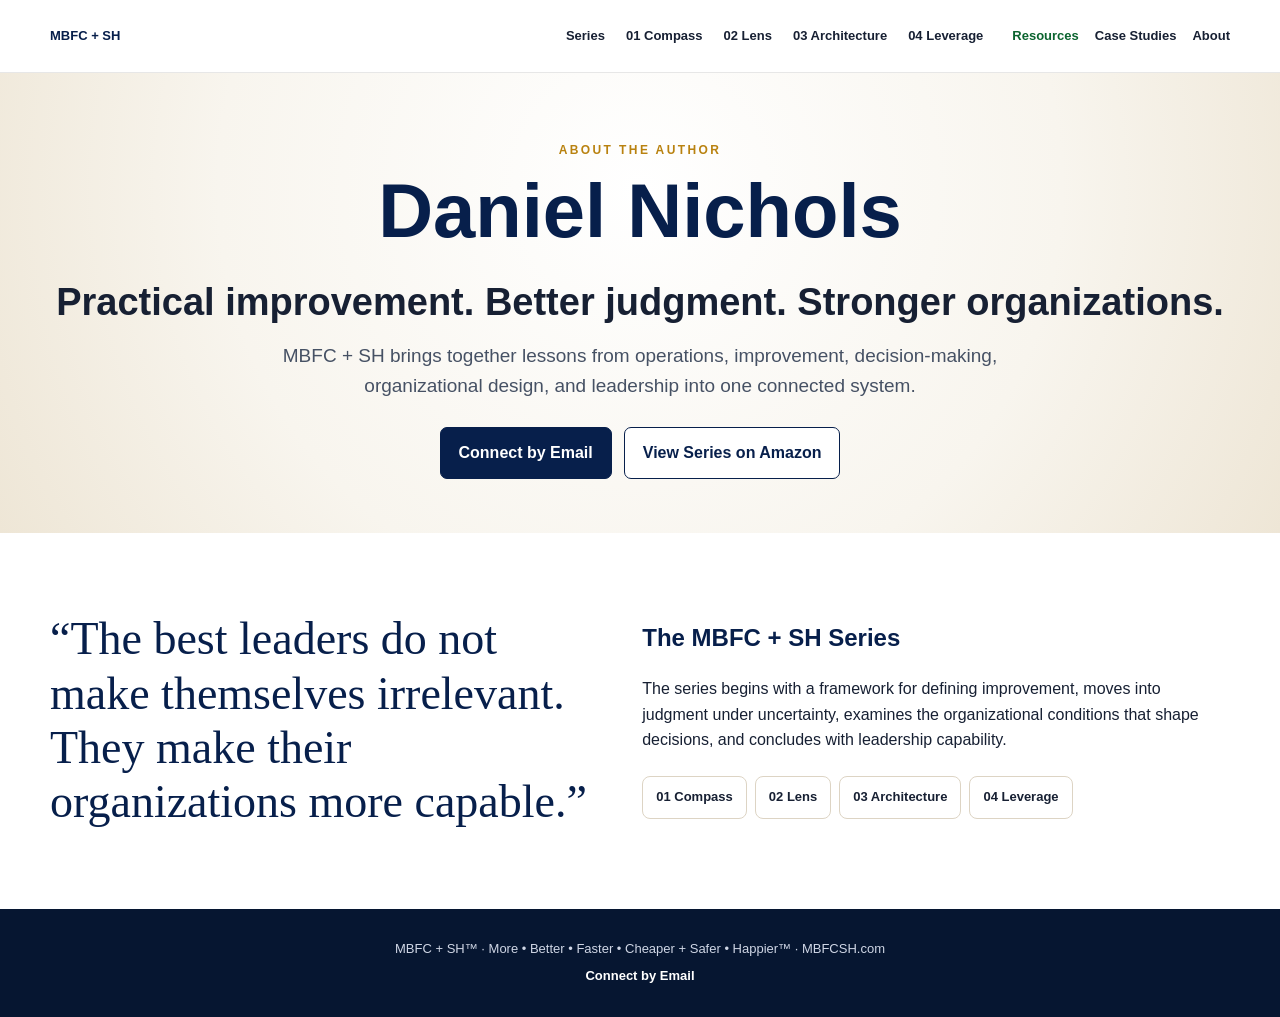
==== about.html @ 28b5dbdb "Add files via upload" ====
<!DOCTYPE html>
<html lang="en"><head><meta charset="utf-8"/><meta content="width=device-width,initial-scale=1" name="viewport"/><title>About Daniel Nichols | MBFC + SH</title><meta content="MBFC + SH — Better decisions. Less friction. Better organizations." name="description"/><link href="site.css" rel="stylesheet"/><link href="favicon.png" rel="icon" type="image/png"/></head><body><nav class="top"><div class="wrap nav"><a class="brand" href="index.html">MBFC + SH</a><div class="booknav"><a href="index.html#books">Series</a><a href="book-1.html">01 Compass</a><a href="book-2.html">02 Lens</a><a href="book-3.html">03 Architecture</a><a href="book-4.html">04 Leverage</a></div><div class="utility"><a class="resources" href="resources.html">Resources</a><a href="case-studies.html">Case Studies</a><a href="about.html">About</a></div></div></nav><header class="hero"><div class="wrap"><div class="eyebrow">About the Author</div><h1 style="font-size:clamp(44px,7vw,76px)">Daniel Nichols</h1><h2>Practical improvement. Better judgment. Stronger organizations.</h2><p class="lead">MBFC + SH brings together lessons from operations, improvement, decision-making, organizational design, and leadership into one connected system.</p><div class="actions"><a class="btn primary" href="mailto:hello@mbfcsh.com?subject=MBFC%20%2B%20SH">Connect by Email</a><a class="btn secondary" href="https://www.amazon.com/dp/B0HJXV8ZD6?binding=hardcover" target="_blank" rel="noopener">View Series on Amazon</a></div></div></header><main><section><div class="wrap split"><div><div class="bigq">“The best leaders do not make themselves irrelevant. They make their organizations more capable.”</div></div><div><h2 style="color:var(--navy)">The MBFC + SH Series</h2><p>The series begins with a framework for defining improvement, moves into judgment under uncertainty, examines the organizational conditions that shape decisions, and concludes with leadership capability.</p><div class="seriesbar" style="justify-content:flex-start"><a href="book-1.html">01 Compass</a><a href="book-2.html">02 Lens</a><a href="book-3.html">03 Architecture</a><a href="book-4.html">04 Leverage</a></div></div></div></section></main><footer><div class="wrap"><div>MBFC + SH™ · More • Better • Faster • Cheaper + Safer • Happier™ · MBFCSH.com</div><div class="footer-connect"><a href="mailto:hello@mbfcsh.com?subject=MBFC%20%2B%20SH">Connect by Email</a></div></div></footer></body></html>
---- site.css ----
:root{--navy:#071f4b;--green:#0b642f;--red:#a51d23;--gold:#b98210;--cream:#f6f1e7;--ink:#172033;--muted:#667085;--line:#ddd4c4;--white:#fff;--max:1180px}
*{box-sizing:border-box}html{scroll-behavior:smooth}body{margin:0;color:var(--ink);background:#fff;font-family:Arial,Helvetica,sans-serif;line-height:1.58}a{color:inherit}.wrap{width:min(var(--max),calc(100% - 40px));margin:auto}.top{position:sticky;top:0;z-index:50;background:rgba(255,255,255,.97);border-bottom:1px solid #e7e7e7;backdrop-filter:blur(10px)}.nav{min-height:72px;display:flex;align-items:center;gap:20px}.brand{font-weight:900;color:var(--navy);font-size:24px;text-decoration:none;margin-right:auto}.nav a{text-decoration:none;font-size:13px;font-weight:800}.booknav{display:flex;gap:3px}.booknav a{padding:9px 9px;border-radius:7px}.booknav a:hover,.booknav a.active{background:var(--cream)}.utility{display:flex;gap:16px}.utility .resources{color:var(--green)}
.hero{background:radial-gradient(circle at 50% 25%,#fff 0%,#f8f5ee 58%,#eee6d6 100%);padding:68px 0 54px;text-align:center}.eyebrow{text-transform:uppercase;letter-spacing:.2em;font-size:12px;font-weight:900;color:var(--gold)}h1{font-size:clamp(46px,7vw,82px);line-height:.98;margin:14px 0 12px;color:var(--navy)}.strap{font-weight:900;letter-spacing:.1em;color:var(--navy);font-size:clamp(13px,2vw,19px)}.hero h2{font-size:clamp(24px,3vw,38px);margin:24px 0 9px}.lead{font-size:19px;max-width:800px;margin:0 auto;color:#465164}.actions{display:flex;justify-content:center;gap:12px;flex-wrap:wrap;margin-top:26px}.btn{display:inline-block;padding:12px 18px;border-radius:7px;text-decoration:none;font-weight:900;border:1px solid var(--navy)}.primary{background:var(--navy);color:#fff}.secondary{background:#fff;color:var(--navy)}
.hero-symbols{display:grid;grid-template-columns:repeat(4,1fr);gap:24px;max-width:780px;margin:36px auto 0}.hero-symbols img{width:100%;aspect-ratio:1;object-fit:contain;filter:drop-shadow(0 10px 12px rgba(0,0,0,.14))}.hero-symbols span{display:block;font-size:11px;font-weight:900;letter-spacing:.14em;color:var(--navy);margin-top:6px}
section{padding:66px 0}.section-title{text-align:center;max-width:850px;margin:0 auto 34px}.section-title h2{font-size:clamp(30px,4vw,46px);color:var(--navy);margin:0 0 8px}.section-title p{font-size:18px;color:#566174;margin:0}.compass-grid,.split{display:grid;grid-template-columns:1fr 1.08fr;gap:48px;align-items:center}.compass-grid img,.split img{width:100%;object-fit:contain}.question{font-family:Georgia,serif;font-size:clamp(30px,4vw,50px);line-height:1.15;margin:0 0 18px}.net{font-weight:800;color:var(--green)}.dual{display:grid;grid-template-columns:1fr 1fr;border:1px solid var(--line);border-radius:16px;overflow:hidden}.dual>div{padding:30px}.value{background:#eef7f0}.friction{background:#fff0f0}.dual h3{font-size:24px;margin:0 0 13px}.value h3{color:var(--green)}.friction h3{color:var(--red)}.six{display:grid;grid-template-columns:repeat(3,1fr);gap:10px}.pill{background:#fff;border:1px solid rgba(0,0,0,.1);padding:10px;border-radius:8px;font-weight:800;text-align:center}
.journey,.dark{background:var(--navy);color:#fff}.journey .section-title h2,.journey .section-title p,.dark h2{color:#fff}.journey-grid{display:grid;grid-template-columns:repeat(4,1fr);gap:16px}.book{background:#fff;color:var(--ink);border-radius:14px;padding:23px;min-height:375px;display:flex;flex-direction:column}.num{font-size:11px;letter-spacing:.14em;font-weight:900;color:var(--muted)}.symbol{height:110px;display:grid;place-items:center}.symbol img{height:104px;width:104px;object-fit:contain;filter:drop-shadow(0 7px 8px rgba(0,0,0,.16))}.book h3{font-size:23px;line-height:1.08;color:var(--navy);margin:8px 0}.role{text-transform:uppercase;letter-spacing:.12em;font-size:11px;font-weight:900;color:var(--gold)}.book p{font-size:15px}.book a{margin-top:auto;font-weight:900;color:var(--navy);text-decoration:none}.connector{text-align:center;font-weight:900;margin-top:24px;letter-spacing:.08em;color:#d7dfef}
.cost{background:#f8f5ee}.cost-grid{display:grid;grid-template-columns:1.15fr .85fr;gap:34px;align-items:center}.cost-visual{background:white;border:1px solid var(--line);border-radius:14px;padding:16px}.cost-visual img{width:100%;display:block}.cost-tabs{display:grid;grid-template-columns:repeat(6,1fr);gap:8px;margin-top:14px}.cost-tabs button{border:1px solid var(--line);background:#fff;border-radius:7px;padding:9px 6px;font-weight:800;cursor:pointer}.cost-tabs button.active{background:var(--navy);color:#fff}.cost h2{font-family:Georgia,serif;font-size:clamp(34px,4vw,52px);line-height:1.1;margin:0 0 15px}.cost em{color:var(--red)}
.resource-grid,.feature-grid{display:grid;grid-template-columns:repeat(4,1fr);gap:16px}.resource,.feature{border:1px solid var(--line);border-radius:12px;padding:22px;background:#fff}.resource h3,.feature h3{color:var(--navy);margin-top:0}.resource .icon{width:76px;height:76px;object-fit:contain;float:right;margin-left:12px}.resource a{font-weight:900;color:var(--green);text-decoration:none}.soft{background:#f7f8fa}.quote{font-family:Georgia,serif;font-size:28px;line-height:1.3;color:var(--navy)}.final{text-align:center;background:var(--cream)}.final h2{font-size:38px;color:var(--navy);margin:0 0 8px}.seriesbar{display:flex;justify-content:center;gap:8px;flex-wrap:wrap;margin:24px 0}.seriesbar a{background:#fff;border:1px solid var(--line);padding:10px 13px;border-radius:8px;text-decoration:none;font-weight:800;font-size:13px}footer{background:#061631;color:#cfd6e5;padding:30px 0;font-size:13px;text-align:center}
.bookhero{padding:58px 0;background:linear-gradient(135deg,#f9f6ef,#fff)}.bookhero-grid{display:grid;grid-template-columns:.7fr 1.3fr;gap:48px;align-items:center}.bookhero img{width:100%;max-width:300px;margin:auto;display:block;filter:drop-shadow(0 14px 14px rgba(0,0,0,.14))}.bookhero h1{font-size:clamp(42px,6vw,68px)}.bookhero .subtitle{font-family:Georgia,serif;font-size:25px;color:#3c4658}.bigq{font-family:Georgia,serif;font-size:clamp(29px,4vw,46px);line-height:1.18;color:var(--navy)}.sixcards{display:grid;grid-template-columns:repeat(3,1fr);gap:14px}.sixcard{border:1px solid var(--line);border-radius:10px;padding:20px;background:#fff}.sixcard strong{color:var(--navy);display:block;margin-bottom:5px}.resource-callout{border:2px solid var(--green);background:#f0f8f2;border-radius:16px;padding:30px}.resource-callout h2{margin-top:0;color:var(--green)}
@media(max-width:900px){.booknav{display:none}.compass-grid,.split,.cost-grid,.bookhero-grid{grid-template-columns:1fr}.journey-grid,.resource-grid,.feature-grid{grid-template-columns:1fr 1fr}.dual{grid-template-columns:1fr}.utility a{display:none}.utility a.resources,.utility a[href="case-studies.html"]{display:inline}}@media(max-width:580px){.wrap{width:min(var(--max),calc(100% - 26px))}.hero-symbols{grid-template-columns:repeat(2,1fr)}.journey-grid,.resource-grid,.feature-grid,.sixcards{grid-template-columns:1fr}.six{grid-template-columns:1fr 1fr}.cost-tabs{grid-template-columns:repeat(3,1fr)}.nav{min-height:62px}.brand{font-size:20px}.hero{padding-top:48px}}

/* v4: physical book covers */
.cover-wrap{display:flex;justify-content:center;align-items:center}.bookhero img.book-cover{width:auto;max-width:300px;max-height:450px;filter:drop-shadow(0 18px 18px rgba(0,0,0,.22));border-radius:2px}.journey-cover{height:200px;display:flex;align-items:center;justify-content:center;margin:12px 0 4px}.journey-cover img{max-height:195px;max-width:190px;width:auto;object-fit:contain;filter:drop-shadow(0 10px 10px rgba(0,0,0,.22))}.journey-grid .book{min-height:570px}.journey-grid .symbol{height:72px}.journey-grid .symbol img{height:68px;width:68px}@media(max-width:900px){.bookhero img.book-cover{max-width:270px;max-height:405px}.journey-grid .book{min-height:540px}}

/* v6: expanded manuscript-grounded book pages */
.booklead{margin:18px 0 0}.actions.left{justify-content:flex-start}.core-question{padding:52px 0}.reading-width{max-width:900px}.reading-width p,.audience p{font-size:18px;color:#465164}.book-section-title{font-family:Georgia,serif;font-size:clamp(30px,4vw,46px);line-height:1.15;color:var(--navy);margin:8px 0 20px}.idea-grid{display:grid;grid-template-columns:repeat(3,1fr);gap:16px}.idea{border-top:4px solid var(--gold);background:#fff;border-radius:8px;padding:20px;box-shadow:0 5px 18px rgba(7,31,75,.06)}.idea h3{color:var(--navy);margin:0 0 8px;font-size:20px}.idea p{margin:0;color:#566174}.figure-pair{display:grid;grid-template-columns:1fr 1fr;gap:24px}.figure-card{background:#fff;border:1px solid var(--line);border-radius:14px;padding:20px}.figure-card img{width:100%;max-height:470px;object-fit:contain}.figure-card h3{color:var(--navy);font-size:23px;margin:12px 0 6px}.figure-card p{margin:0;color:#566174}.process-row{display:grid;grid-template-columns:repeat(4,1fr);gap:14px}.process-row>div{background:#fff;border:1px solid var(--line);border-radius:12px;padding:20px}.process-row strong{display:grid;place-items:center;width:36px;height:36px;border-radius:50%;background:var(--navy);color:#fff}.process-row h3{color:var(--navy);margin:14px 0 7px}.process-row p{margin:0;color:#566174}.architecture-flow{display:grid;grid-template-columns:repeat(6,1fr);gap:8px}.architecture-flow span{padding:18px 8px;text-align:center;border:1px solid var(--line);background:#fff;border-radius:9px;font-weight:900;color:var(--navy)}.statement{max-width:880px;margin:28px auto 0;text-align:center;font-family:Georgia,serif;font-size:24px;line-height:1.35;color:var(--navy)}.statement p{font-family:Arial,Helvetica,sans-serif;font-size:17px;color:#566174}.leverage-path{display:flex;align-items:stretch;justify-content:center;gap:9px}.leverage-path>div:not(.arrow){flex:1;background:#fff;border:1px solid var(--line);border-radius:10px;padding:18px;text-align:center}.leverage-path strong,.leverage-path span{display:block}.leverage-path strong{color:var(--navy);font-size:19px}.leverage-path span{font-size:14px;color:#566174;margin-top:6px}.leverage-path .arrow{display:grid;place-items:center;font-size:28px;color:var(--gold)}.question-grid{display:grid;grid-template-columns:.8fr 1.2fr;gap:50px;align-items:start}.question-grid h2{font-size:38px;margin:7px 0 10px}.question-grid p{color:#d8deea}.question-grid ul{margin:0;padding:0;list-style:none;display:grid;gap:10px}.question-grid li{border:1px solid rgba(255,255,255,.2);border-radius:8px;padding:13px 16px;font-family:Georgia,serif;font-size:18px;background:rgba(255,255,255,.05)}.audience{max-width:900px}.audience h2{font-size:36px;color:var(--navy);margin:7px 0 12px}
@media(max-width:900px){.idea-grid{grid-template-columns:1fr 1fr}.figure-pair,.question-grid{grid-template-columns:1fr}.process-row{grid-template-columns:1fr 1fr}.architecture-flow{grid-template-columns:repeat(3,1fr)}.leverage-path{display:grid;grid-template-columns:1fr}.leverage-path .arrow{transform:rotate(90deg)}}
@media(max-width:580px){.idea-grid,.process-row{grid-template-columns:1fr}.architecture-flow{grid-template-columns:1fr 1fr}.core-question{padding:40px 0}.reading-width p,.audience p{font-size:17px}}

/* Book 1 — Language of Improvement */
.improvement-language .section-title{max-width:820px;margin-bottom:34px}
.language-group{margin-top:34px}
.language-group+.language-group{margin-top:54px;padding-top:44px;border-top:1px solid rgba(22,45,36,.14)}
.language-group-heading{margin-bottom:20px}
.language-group-heading span{display:block;font-size:.78rem;font-weight:800;letter-spacing:.13em;text-transform:uppercase;margin-bottom:6px}
.value-group .language-group-heading span{color:#176b45}
.friction-group .language-group-heading span{color:#8d2830}
.language-group-heading h3{margin:0;font-size:1.35rem}
.language-grid{display:grid;grid-template-columns:repeat(3,minmax(0,1fr));gap:18px}
.language-card{display:flex;align-items:center;gap:14px;padding:16px 18px;border:1px solid rgba(22,45,36,.12);border-radius:14px;background:#fff;min-height:104px}
.language-card img{width:60px;height:60px;object-fit:contain;flex:0 0 60px}
.language-card strong{display:block;font-size:1.08rem;margin-bottom:5px}
.language-card p{margin:0;line-height:1.45;font-size:.94rem}
.value-group .language-card{border-top:3px solid rgba(23,107,69,.58)}
.friction-group .language-card{border-top:3px solid rgba(141,40,48,.58)}
@media(max-width:900px){.language-grid{grid-template-columns:repeat(2,minmax(0,1fr))}}
@media(max-width:600px){.language-grid{grid-template-columns:1fr}.language-card{min-height:auto}.language-card img{width:50px;height:50px;flex-basis:50px}}

/* v7: Book 2 — The Language of Judgment */
.judgment-language .section-title{max-width:760px;margin-bottom:34px}
.judgment-group{margin-top:28px}
.judgment-group + .judgment-group{margin-top:54px;padding-top:42px;border-top:1px solid rgba(22,53,77,.16)}
.judgment-group-head{display:grid;grid-template-columns:210px 1fr;gap:24px;align-items:baseline;margin-bottom:22px}
.judgment-group-head>span{font-family:Georgia,'Times New Roman',serif;font-size:1.55rem;font-weight:700;color:#17334a}
.judgment-group-head p{margin:0;color:#5d6a72;max-width:650px}
.judgment-grid{display:grid;grid-template-columns:repeat(3,1fr);gap:18px}
.judgment-card{background:#fff;border:1px solid rgba(22,53,77,.13);border-radius:14px;padding:18px 20px;box-shadow:0 10px 28px rgba(20,43,61,.06)}
.judgment-card img{display:block;width:60px;height:60px;object-fit:contain;margin:0 auto 12px;filter:drop-shadow(0 5px 7px rgba(17,54,88,.12))}
.judgment-card strong{display:block;font-size:1.05rem;color:#17334a;margin-bottom:7px}
.judgment-card span{display:block;line-height:1.55;color:#59666f;font-size:.94rem}
.judgment-close{text-align:center;margin:54px auto 6px;font-size:1.05rem;letter-spacing:.12em;font-weight:800;color:#17334a}
.judgment-close span{color:#3476a6}
@media(max-width:820px){.judgment-grid{grid-template-columns:repeat(2,1fr)}.judgment-group-head{grid-template-columns:1fr;gap:6px}}
@media(max-width:540px){.judgment-grid{grid-template-columns:1fr}.judgment-card{display:grid;grid-template-columns:58px 1fr;column-gap:14px;align-items:start}.judgment-card img{width:50px;height:50px;grid-row:1/3;margin:0}.judgment-card strong{align-self:end}.judgment-close{line-height:1.8}}

/* Book 3 + Book 4 visual framework additions */
.architecture-intro{display:flex;justify-content:center;margin:8px auto 28px}.architecture-intro img{width:min(360px,72vw);height:auto;display:block}.icon-sixcards .sixcard{display:flex;align-items:flex-start;gap:14px}.icon-sixcards .sixcard img,.capability-card img{width:60px;height:60px;object-fit:contain;flex:0 0 60px}.icon-sixcards .sixcard strong{display:block;margin-bottom:4px}.capability-grid{display:grid;grid-template-columns:repeat(2,minmax(0,1fr));gap:18px;max-width:940px;margin:0 auto}.capability-card{display:flex;align-items:flex-start;gap:16px;padding:20px;border:1px solid rgba(31,42,55,.12);border-radius:16px;background:#fff}.capability-card strong{display:block;font-size:1.08rem;margin:2px 0 5px}.capability-card span{display:block;line-height:1.55}.leader-transition{display:grid;grid-template-columns:180px 1fr;gap:34px;align-items:center;max-width:850px;margin:34px auto 26px}.leader-transition img{width:180px;max-height:280px;object-fit:contain;justify-self:center}.leader-transition blockquote{font-family:Georgia,serif;font-size:clamp(1.5rem,3vw,2.25rem);line-height:1.18;margin:7px 0 14px;color:var(--navy)}.leader-transition p{margin:0;line-height:1.65}
@media(max-width:700px){.architecture-intro img{width:min(300px,82vw)}.icon-sixcards .sixcard img,.capability-card img{width:50px;height:50px;flex-basis:50px}.capability-grid{grid-template-columns:1fr}.leader-transition{grid-template-columns:1fr;gap:14px;text-align:center}.leader-transition img{width:120px;max-height:210px}.leader-transition .eyebrow{text-align:center}}

/* v11 — primary framework visuals */
.framework-visual{display:flex;justify-content:center;align-items:center;margin:10px auto 34px}
.framework-visual img{display:block;width:auto;height:auto;max-width:100%;object-fit:contain}
.framework-visual-tall img{max-width:520px;max-height:650px}
.framework-visual-wide img{max-width:760px;max-height:660px}
.framework-visual-landscape img{max-width:820px;max-height:620px}
.architecture-intro img{width:min(620px,88vw);max-height:650px;object-fit:contain}
@media(max-width:700px){.framework-visual{margin:6px auto 26px}.framework-visual-tall img{max-width:min(92vw,480px)}.framework-visual-wide img,.framework-visual-landscape img{max-width:96vw}.architecture-intro img{width:94vw;max-height:none}}
/* Book 4: text-only leadership transition after framework consolidation */
.leader-transition:has(> div:only-child){display:block;max-width:850px;margin:34px auto 26px}


/* Homepage cost-of-decision rotator */
.cost-image-stage{width:100%;aspect-ratio:16/9;overflow:hidden;border-radius:9px;background:#eee6d6}
.cost-image-stage img{width:100%;height:100%;display:block;object-fit:cover;opacity:1;transition:opacity .25s ease}
.cost-image-stage img.is-fading{opacity:0}
@media(prefers-reduced-motion:reduce){.cost-image-stage img{transition:none}}

/* Four-book journey card alignment and cover-style typography */
.journey-grid .book{
  display:grid;
  grid-template-rows:22px 200px 72px 16px 48px 86px 48px 52px minmax(120px,1fr) 28px;
  align-items:start;
  text-align:center;
  min-height:760px;
}
.journey-grid .book .num,.journey-grid .book .role,.journey-grid .book-purpose,.journey-grid .cover-title,.journey-grid .cover-subtitle,.journey-grid .book-equation,.journey-grid .book-explore{text-align:center}
.journey-grid .journey-cover{height:200px;margin:0;align-self:center}
.journey-grid .symbol{height:72px}
.journey-grid .role{align-self:center}
.book-purpose{font-size:13px;font-weight:800;line-height:1.25;color:var(--muted);display:flex;align-items:center;justify-content:center;padding:0 4px}
.cover-title{margin:0!important;color:var(--navy)!important;font-size:23px!important;line-height:.98!important;letter-spacing:.025em;font-weight:900;display:flex;flex-direction:column;align-items:center;justify-content:center;text-transform:uppercase}
.cover-title .small-the{font-size:11px;line-height:1.1;letter-spacing:.18em;margin-bottom:3px}
.cover-subtitle{font-size:14px;line-height:1.22;font-weight:800;color:var(--ink);display:flex;flex-direction:column;align-items:center;justify-content:center;padding:0 3px}
.book-equation{align-self:center;font-size:12px;line-height:1.15;font-weight:900;letter-spacing:.075em;color:var(--gold);border-top:1px solid rgba(184,138,53,.42);border-bottom:1px solid rgba(184,138,53,.42);padding:9px 4px;width:100%;display:flex;align-items:center;justify-content:center}
.book-equation-stacked{flex-direction:column;gap:3px;font-size:10px;letter-spacing:.055em}
.journey-grid .book p.book-description{text-align:left;margin:8px 0 0;font-size:14px;line-height:1.48}
.journey-grid .book a.book-explore{margin:0;align-self:end;font-weight:900;color:var(--navy);text-decoration:none}
@media(max-width:900px){.journey-grid .book{min-height:730px;grid-template-rows:22px 200px 72px 16px 48px 86px 48px 52px minmax(100px,1fr) 28px}}
@media(max-width:580px){.journey-grid .book{min-height:auto;grid-template-rows:22px 200px 72px 16px 48px 86px 48px 52px auto 28px;row-gap:3px}.journey-grid .book p.book-description{min-height:0;margin-bottom:18px}}

/* Full cover-equation treatments */
.book-equation{flex-direction:column;gap:3px}
.book-equation .equation-outcome{font-size:1.08em;letter-spacing:.09em}
.book-page-equation{padding:24px 0 0;background:var(--cream)}
.book-equation-display{max-width:520px;margin:0 auto;text-align:center;border-top:1px solid rgba(184,138,53,.48);border-bottom:1px solid rgba(184,138,53,.48);padding:12px 18px;color:var(--gold);font-weight:900;letter-spacing:.075em;line-height:1.2;display:flex;flex-direction:column;gap:5px}
.book-equation-display .equation-outcome{font-size:1.08em;letter-spacing:.1em}
@media(max-width:700px){.book-page-equation{padding-top:18px}.book-equation-display{max-width:min(88vw,520px);padding:10px 12px;font-size:12px}}

/* Resources & book previews */
.resource-hero h1{font-size:clamp(42px,6.5vw,72px)}
.resource-key{display:flex;justify-content:center;gap:10px;flex-wrap:wrap;margin:28px auto 4px}.resource-key span{border:1px solid var(--line);background:rgba(255,255,255,.8);padding:9px 12px;border-radius:999px;font-size:12px;color:#465164}.resource-key strong{color:var(--navy);letter-spacing:.08em;margin-right:5px}.hero-symbols a{text-decoration:none}.resource-book{max-width:1060px}.resource-book-head{display:grid;grid-template-columns:110px 1fr;gap:24px;align-items:center;margin-bottom:28px}.resource-book-head img{width:110px;height:110px;object-fit:contain;filter:drop-shadow(0 7px 8px rgba(0,0,0,.14))}.resource-book-head h2{font-size:clamp(30px,4vw,42px);color:var(--navy);margin:4px 0}.resource-subtitle{font-weight:800;margin:0;color:#465164}.resource-paths{display:grid;grid-template-columns:repeat(3,1fr);gap:16px}.resource-path{border:1px solid var(--line);border-radius:14px;background:#fff;padding:24px;display:flex;flex-direction:column;min-height:330px}.resource-action{font-size:11px;letter-spacing:.16em;font-weight:900;color:var(--gold);margin-bottom:8px}.resource-path h3{color:var(--navy);font-size:22px;line-height:1.15;margin:0 0 12px}.resource-path p{margin:0 0 12px}.resource-status{margin-top:auto;padding-top:15px;border-top:1px solid #eee7da;font-size:12px;font-weight:800;color:var(--muted)}.case-chips{display:flex;gap:7px;flex-wrap:wrap;margin:3px 0 14px}.case-chips span{font-size:12px;font-weight:800;border:1px solid var(--line);border-radius:999px;padding:6px 8px;background:#faf8f3}.resource-book-footer{margin-top:22px}.book-cases{background:#f7f8fa}.book-case-grid{display:grid;grid-template-columns:repeat(3,1fr);gap:12px;max-width:900px;margin:0 auto}.book-case{background:#fff;border:1px solid var(--line);border-radius:10px;padding:17px 14px;text-align:center;color:var(--navy);font-weight:900}.resource-callout .actions{justify-content:flex-start}.resource-callout{max-width:900px;margin:auto}.resource-callout h2{color:var(--navy);font-size:clamp(30px,4vw,42px);margin:7px 0 10px}
@media(max-width:800px){.resource-paths{grid-template-columns:1fr}.resource-book-head{grid-template-columns:76px 1fr;gap:16px}.resource-book-head img{width:76px;height:76px}.resource-path{min-height:0}.book-case-grid{grid-template-columns:repeat(2,1fr)}}
@media(max-width:520px){.resource-key{display:grid}.book-case-grid{grid-template-columns:1fr}}

/* Book 2 editorial illustrations */
.book-editorial{margin:0 auto 30px;max-width:920px}
.book-editorial img{display:block;width:100%;max-height:480px;object-fit:contain;border-radius:12px;box-shadow:0 12px 34px rgba(24,31,38,.10)}
.reading-width .book-editorial{max-width:760px}
.audience .book-editorial{max-width:820px}
@media(max-width:700px){.book-editorial{margin-bottom:22px}.book-editorial img{max-height:420px;border-radius:9px}}

/* Final cross-book visual normalization */
.bookhero img.book-cover{width:auto;height:auto;max-width:300px;max-height:420px;object-fit:contain}
.book-editorial,.editorial-visual{width:100%;max-width:760px;margin:36px auto 30px}
.book-editorial img,.editorial-visual img{display:block;width:100%;height:auto;max-height:480px;object-fit:contain;border-radius:12px;box-shadow:0 12px 34px rgba(24,31,38,.10)}
.reading-width .book-editorial,.audience .book-editorial{max-width:760px}
.book4-closing-visual{padding:18px 0 34px;background:var(--cream)}
.editorial-visual-closing{max-width:700px;margin-top:0;margin-bottom:0}
.framework-visual-tall img{max-width:380px;max-height:440px}
.framework-visual-wide img{max-width:460px;max-height:440px}
.architecture-intro img{width:min(430px,78vw);max-height:440px;object-fit:contain}
.framework-visual-landscape img{max-width:600px;max-height:450px}
.cost-image-stage{width:min(100%,680px);aspect-ratio:1/1;margin-inline:auto;overflow:hidden;border-radius:9px;background:#eee6d6}
.cost-image-stage img{width:100%;height:100%;display:block;object-fit:contain;opacity:1;transition:opacity .5s ease}
@media(max-width:700px){
 .bookhero img.book-cover{max-width:270px;max-height:380px}
 .book-editorial,.editorial-visual{max-width:100%;margin:28px auto 22px}
 .book-editorial img,.editorial-visual img{max-height:420px;border-radius:9px}
 .framework-visual-tall img{max-width:min(78vw,320px);max-height:400px}
 .framework-visual-wide img{max-width:min(88vw,400px);max-height:420px}
 .architecture-intro img{width:min(84vw,380px);max-height:420px}
 .framework-visual-landscape img{max-width:92vw;max-height:430px}
 .cost-image-stage{width:min(100%,560px)}
}


/* Final image scale correction — editorial art supports the page rather than dominating it */
.book-editorial,.editorial-visual{max-width:600px;margin:30px auto 26px}
.book-editorial img,.editorial-visual img{width:100%;height:auto;max-height:400px;object-fit:contain}
.reading-width .book-editorial,.audience .book-editorial{max-width:600px}
.editorial-visual-closing{max-width:560px}
@media(max-width:700px){
 .book-editorial,.editorial-visual{max-width:min(92vw,540px);margin:24px auto 20px}
 .book-editorial img,.editorial-visual img{max-height:360px}
}

/* Case-study explorer */
.case-index{max-width:1060px}.case-index>h2{font-size:clamp(32px,4.5vw,48px);color:var(--navy);margin:6px 0}.case-subhead{font-family:Georgia,'Times New Roman',serif;color:var(--navy);font-size:24px;margin:38px 0 16px}.case-detail-grid{display:grid;grid-template-columns:repeat(3,1fr);gap:14px}.case-detail{background:#fff;border:1px solid var(--line);border-radius:12px;padding:20px}.case-detail h4{font-size:18px;line-height:1.2;color:var(--navy);margin:4px 0 12px}.case-detail p{font-size:14px;line-height:1.5;margin:7px 0}.case-chapter{font-size:11px;letter-spacing:.12em;font-weight:900;color:var(--gold)}.case-index-chips{display:flex;flex-wrap:wrap;gap:8px}.case-index-chips span{font-size:12px;font-weight:800;border:1px solid var(--line);border-radius:999px;padding:7px 10px;background:#fff}.challenge-chips span{background:#faf8f3;color:var(--navy)}
@media(max-width:800px){.case-detail-grid{grid-template-columns:1fr}.case-subhead{margin-top:30px}}

/* purchase, contact, and navigation refinements */
.btn.amazon{background:#fff7e6;color:#071f4b;border-color:#b98210}.btn.amazon:hover{background:#f7e7bd}.book-card-actions{margin-top:auto;display:flex;align-items:center;justify-content:space-between;gap:10px;flex-wrap:wrap}.book-card-actions .book-explore{margin-top:0}.book-amazon{font-size:12px;font-weight:900;color:#7a5700!important;text-decoration:none;border-bottom:1px solid #b98210}.footer-connect{margin-top:7px}.footer-connect a{color:#fff;text-decoration:none;font-weight:800}.resource-book-footer{display:flex;gap:10px;flex-wrap:wrap}.about .actions.left{margin-top:18px}.utility a:hover{color:var(--green)}
@media(max-width:580px){.utility{gap:10px}.utility a{font-size:12px}.utility a[href="case-studies.html"]{display:none}}

/* Series formula color language — aligned with book-cover semantics */
.book-equation .equation-outcome,.book-equation-display .equation-outcome{color:var(--green)}
.book-equation .formula-positive,.book-equation-display .formula-positive{color:var(--green)}
.book-equation .formula-negative,.book-equation-display .formula-negative{color:var(--red)}
.book-equation .formula-sign,.book-equation-display .formula-sign{color:var(--gold);padding:0 .12em}
.book-equation .formula-causal,.book-equation-display .formula-causal{color:var(--navy)}

/* v13: homepage book-card alignment */
@media(min-width:901px){
.journey-grid .book{grid-template-rows:22px 200px 72px 16px 48px 58px 48px 38px minmax(120px,1fr) 28px;min-height:735px}
.journey-grid .cover-title{height:58px;justify-content:center}
.journey-grid .cover-title .main-title{white-space:nowrap;font-size:20px;letter-spacing:.015em}
.journey-grid .cover-title.has-the .main-title{font-size:20px}
.journey-grid .book-equation{flex-direction:row;gap:3px;white-space:nowrap;font-size:9px;letter-spacing:.035em;padding-left:1px;padding-right:1px}
.journey-grid .book-equation .equation-outcome{font-size:1em;letter-spacing:.04em}
.journey-grid .book-equation .formula-sep{color:var(--gold);padding:0 .1em}
}
@media(max-width:900px){.journey-grid .book-equation .formula-sep{display:none}}
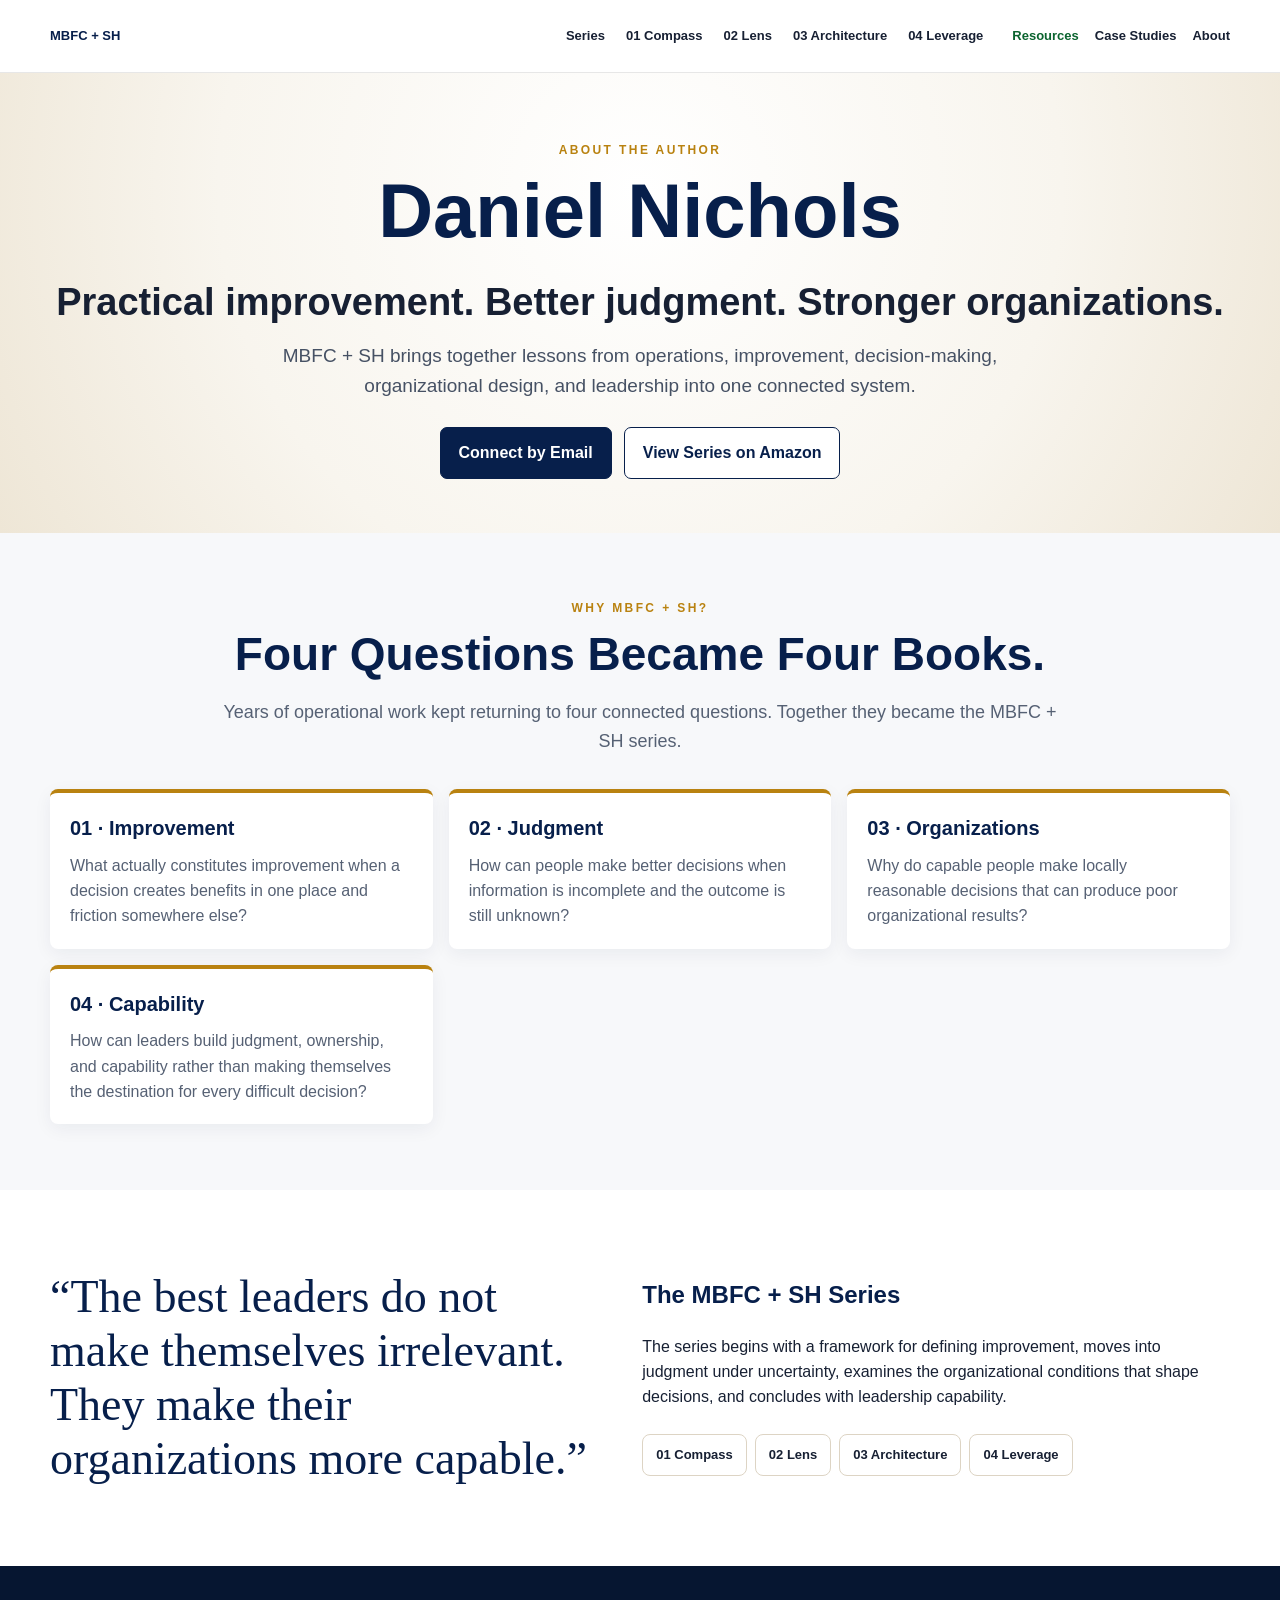
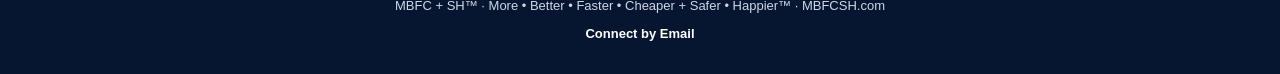
==== commit 52afa282: "Add files via upload" ====
--- a/about.html
+++ b/about.html
@@ -1,2 +1,3 @@
 <!DOCTYPE html>
-<html lang="en"><head><meta charset="utf-8"/><meta content="width=device-width,initial-scale=1" name="viewport"/><title>About Daniel Nichols | MBFC + SH</title><meta content="MBFC + SH — Better decisions. Less friction. Better organizations." name="description"/><link href="site.css" rel="stylesheet"/><link href="favicon.png" rel="icon" type="image/png"/></head><body><nav class="top"><div class="wrap nav"><a class="brand" href="index.html">MBFC + SH</a><div class="booknav"><a href="index.html#books">Series</a><a href="book-1.html">01 Compass</a><a href="book-2.html">02 Lens</a><a href="book-3.html">03 Architecture</a><a href="book-4.html">04 Leverage</a></div><div class="utility"><a class="resources" href="resources.html">Resources</a><a href="case-studies.html">Case Studies</a><a href="about.html">About</a></div></div></nav><header class="hero"><div class="wrap"><div class="eyebrow">About the Author</div><h1 style="font-size:clamp(44px,7vw,76px)">Daniel Nichols</h1><h2>Practical improvement. Better judgment. Stronger organizations.</h2><p class="lead">MBFC + SH brings together lessons from operations, improvement, decision-making, organizational design, and leadership into one connected system.</p><div class="actions"><a class="btn primary" href="mailto:hello@mbfcsh.com?subject=MBFC%20%2B%20SH">Connect by Email</a><a class="btn secondary" href="https://www.amazon.com/dp/B0HJXV8ZD6?binding=hardcover" target="_blank" rel="noopener">View Series on Amazon</a></div></div></header><main><section><div class="wrap split"><div><div class="bigq">“The best leaders do not make themselves irrelevant. They make their organizations more capable.”</div></div><div><h2 style="color:var(--navy)">The MBFC + SH Series</h2><p>The series begins with a framework for defining improvement, moves into judgment under uncertainty, examines the organizational conditions that shape decisions, and concludes with leadership capability.</p><div class="seriesbar" style="justify-content:flex-start"><a href="book-1.html">01 Compass</a><a href="book-2.html">02 Lens</a><a href="book-3.html">03 Architecture</a><a href="book-4.html">04 Leverage</a></div></div></div></section></main><footer><div class="wrap"><div>MBFC + SH™ · More • Better • Faster • Cheaper + Safer • Happier™ · MBFCSH.com</div><div class="footer-connect"><a href="mailto:hello@mbfcsh.com?subject=MBFC%20%2B%20SH">Connect by Email</a></div></div></footer></body></html>+
+<html lang="en"><head><meta charset="utf-8"/><meta content="width=device-width,initial-scale=1" name="viewport"/><title>About Daniel Nichols | MBFC + SH</title><meta content="MBFC + SH — Better decisions. Less friction. Better organizations." name="description"/><link href="site.css" rel="stylesheet"/><link href="favicon.png" rel="icon" type="image/png"/></head><body><nav class="top"><div class="wrap nav"><a class="brand" href="index.html">MBFC + SH</a><div class="booknav"><a href="index.html">Series</a><a href="book-1.html">01 Compass</a><a href="book-2.html">02 Lens</a><a href="book-3.html">03 Architecture</a><a href="book-4.html">04 Leverage</a></div><div class="utility"><a class="resources" href="resources.html">Resources</a><a href="case-studies.html">Case Studies</a><a href="about.html">About</a></div></div></nav><header class="hero"><div class="wrap"><div class="eyebrow">About the Author</div><h1 style="font-size:clamp(44px,7vw,76px)">Daniel Nichols</h1><h2>Practical improvement. Better judgment. Stronger organizations.</h2><p class="lead">MBFC + SH brings together lessons from operations, improvement, decision-making, organizational design, and leadership into one connected system.</p><div class="actions"><a class="btn primary" href="mailto:hello@mbfcsh.com?subject=MBFC%20%2B%20SH">Connect by Email</a><a class="btn secondary" href="https://www.amazon.com/dp/B0HJXV8ZD6?binding=hardcover" rel="noopener" target="_blank">View Series on Amazon</a></div></div></header><main><section class="soft"><div class="wrap"><div class="section-title"><div class="eyebrow">Why MBFC + SH?</div><h2>Four Questions Became Four Books.</h2><p>Years of operational work kept returning to four connected questions. Together they became the MBFC + SH series.</p></div><div class="idea-grid"><div class="idea"><h3>01 · Improvement</h3><p>What actually constitutes improvement when a decision creates benefits in one place and friction somewhere else?</p></div><div class="idea"><h3>02 · Judgment</h3><p>How can people make better decisions when information is incomplete and the outcome is still unknown?</p></div><div class="idea"><h3>03 · Organizations</h3><p>Why do capable people make locally reasonable decisions that can produce poor organizational results?</p></div><div class="idea"><h3>04 · Capability</h3><p>How can leaders build judgment, ownership, and capability rather than making themselves the destination for every difficult decision?</p></div></div></div></section><section><div class="wrap split"><div><div class="bigq">“The best leaders do not make themselves irrelevant. They make their organizations more capable.”</div></div><div><h2 style="color:var(--navy)">The MBFC + SH Series</h2><p>The series begins with a framework for defining improvement, moves into judgment under uncertainty, examines the organizational conditions that shape decisions, and concludes with leadership capability.</p><div class="seriesbar" style="justify-content:flex-start"><a href="book-1.html">01 Compass</a><a href="book-2.html">02 Lens</a><a href="book-3.html">03 Architecture</a><a href="book-4.html">04 Leverage</a></div></div></div></section></main><footer><div class="wrap"><div>MBFC + SH™ · More • Better • Faster • Cheaper + Safer • Happier™ · MBFCSH.com</div><div class="footer-connect"><a href="mailto:hello@mbfcsh.com?subject=MBFC%20%2B%20SH">Connect by Email</a></div></div></footer></body></html>
--- a/site.css
+++ b/site.css
@@ -170,14 +170,50 @@
 .book-equation .formula-sign,.book-equation-display .formula-sign{color:var(--gold);padding:0 .12em}
 .book-equation .formula-causal,.book-equation-display .formula-causal{color:var(--navy)}
 
-/* v13: homepage book-card alignment */
+/* v14: homepage book-card cover alignment */
 @media(min-width:901px){
-.journey-grid .book{grid-template-rows:22px 200px 72px 16px 48px 58px 48px 38px minmax(120px,1fr) 28px;min-height:735px}
-.journey-grid .cover-title{height:58px;justify-content:center}
-.journey-grid .cover-title .main-title{white-space:nowrap;font-size:20px;letter-spacing:.015em}
+.journey-grid .book{grid-template-rows:22px 200px 72px 16px 48px 58px 48px 48px minmax(120px,1fr) 28px;min-height:745px}
+.journey-grid .cover-title{height:58px;position:relative;justify-content:flex-start;padding-top:18px;box-sizing:border-box}
+.journey-grid .cover-title .small-the{position:absolute;top:0;left:0;right:0;margin:0;text-align:center}
+.journey-grid .cover-title .main-title{white-space:nowrap;font-size:20px;line-height:1;letter-spacing:.015em}
 .journey-grid .cover-title.has-the .main-title{font-size:20px}
-.journey-grid .book-equation{flex-direction:row;gap:3px;white-space:nowrap;font-size:9px;letter-spacing:.035em;padding-left:1px;padding-right:1px}
-.journey-grid .book-equation .equation-outcome{font-size:1em;letter-spacing:.04em}
-.journey-grid .book-equation .formula-sep{color:var(--gold);padding:0 .1em}
-}
-@media(max-width:900px){.journey-grid .book-equation .formula-sep{display:none}}
+.journey-grid .cover-subtitle{height:48px}
+.journey-grid .book-equation{flex-direction:column;gap:3px;white-space:nowrap;font-size:9px;letter-spacing:.045em;padding:7px 1px}
+.journey-grid .book-equation .equation-outcome{font-size:1em;letter-spacing:.06em}
+.journey-grid .book-equation .equation-detail{display:block}
+}
+@media(max-width:900px){.journey-grid .book-equation{flex-direction:column}.journey-grid .book-equation .equation-detail{display:block}}
+
+/* Homepage resource, engagement, and series-quote refinements */
+#tools .resource{display:flex;flex-direction:column;min-height:250px}
+#tools .resource h3{font-size:22px;letter-spacing:.06em;margin-bottom:14px}
+#tools .resource p{margin:0 0 18px;color:#465164}
+#tools .resource a{margin-top:auto}
+.engage-section{background:#f7f8fa}
+.engage-grid{display:grid;grid-template-columns:repeat(3,1fr);gap:16px;max-width:1060px;margin:0 auto}
+.engage-card{background:#fff;border:1px solid var(--line);border-radius:12px;padding:24px;display:flex;flex-direction:column;min-height:265px}
+.engage-number{font-size:12px;letter-spacing:.16em;font-weight:900;color:var(--gold);margin-bottom:12px}
+.engage-card h3{color:var(--navy);font-size:25px;margin:0 0 10px}
+.engage-card p{color:#465164;margin:0 0 18px}
+.engage-card a{margin-top:auto;font-weight:900;color:var(--green);text-decoration:none}
+.series-voices{background:var(--cream)}
+.quote-grid{display:grid;grid-template-columns:repeat(2,1fr);gap:18px;max-width:1060px;margin:0 auto}
+.series-quote{margin:0;background:#fff;border:1px solid var(--line);border-radius:12px;padding:25px 26px;display:flex;flex-direction:column;justify-content:space-between;min-height:190px}
+.series-quote p{font-family:Georgia,serif;color:var(--navy);font-size:22px;line-height:1.35;margin:0 0 20px}
+.series-quote cite{font-style:normal;text-transform:uppercase;letter-spacing:.09em;font-size:11px;font-weight:900;color:var(--gold)}
+@media(max-width:900px){.engage-grid{grid-template-columns:1fr}.quote-grid{grid-template-columns:1fr 1fr}}
+@media(max-width:580px){.quote-grid{grid-template-columns:1fr}.series-quote{min-height:0}}
+
+/* Resource Center: book covers identify the source book; series symbols remain conceptual marks elsewhere. */
+.resource-hero .hero-symbols{max-width:700px;gap:30px;margin-top:34px}
+.resource-hero .hero-symbols img{width:auto;height:210px;max-width:145px;aspect-ratio:auto;object-fit:contain;filter:drop-shadow(0 10px 12px rgba(0,0,0,.18))}
+.resource-book-head{grid-template-columns:92px 1fr}
+.resource-book-head img{width:auto;height:128px;max-width:88px;object-fit:contain;filter:drop-shadow(0 7px 8px rgba(0,0,0,.16))}
+@media(max-width:800px){.resource-hero .hero-symbols img{height:180px;max-width:125px}.resource-book-head{grid-template-columns:72px 1fr}.resource-book-head img{height:105px;max-width:70px}}
+@media(max-width:580px){.resource-hero .hero-symbols img{height:165px;max-width:115px}}
+
+/* Editorial refinement: connected series progression */
+.book-purpose strong{display:inline-block;margin-bottom:5px;color:var(--gold);font-size:.78rem;letter-spacing:.08em;text-transform:uppercase}
+.architecture-path{display:grid;grid-template-columns:1fr auto 1fr auto 1fr auto 1fr;align-items:center;gap:12px;margin:28px 0 8px;padding:20px;border:1px solid rgba(20,32,40,.12);border-radius:16px;background:rgba(255,255,255,.58)}
+.architecture-path>div:not(.arrow){display:flex;flex-direction:column;gap:5px;text-align:center}.architecture-path strong{color:var(--navy);font-size:1.02rem}.architecture-path span{font-size:.88rem;line-height:1.35}.architecture-path .arrow{color:var(--gold);font-weight:800;font-size:1.25rem}
+@media(max-width:760px){.architecture-path{grid-template-columns:1fr}.architecture-path .arrow{transform:rotate(90deg);text-align:center}}
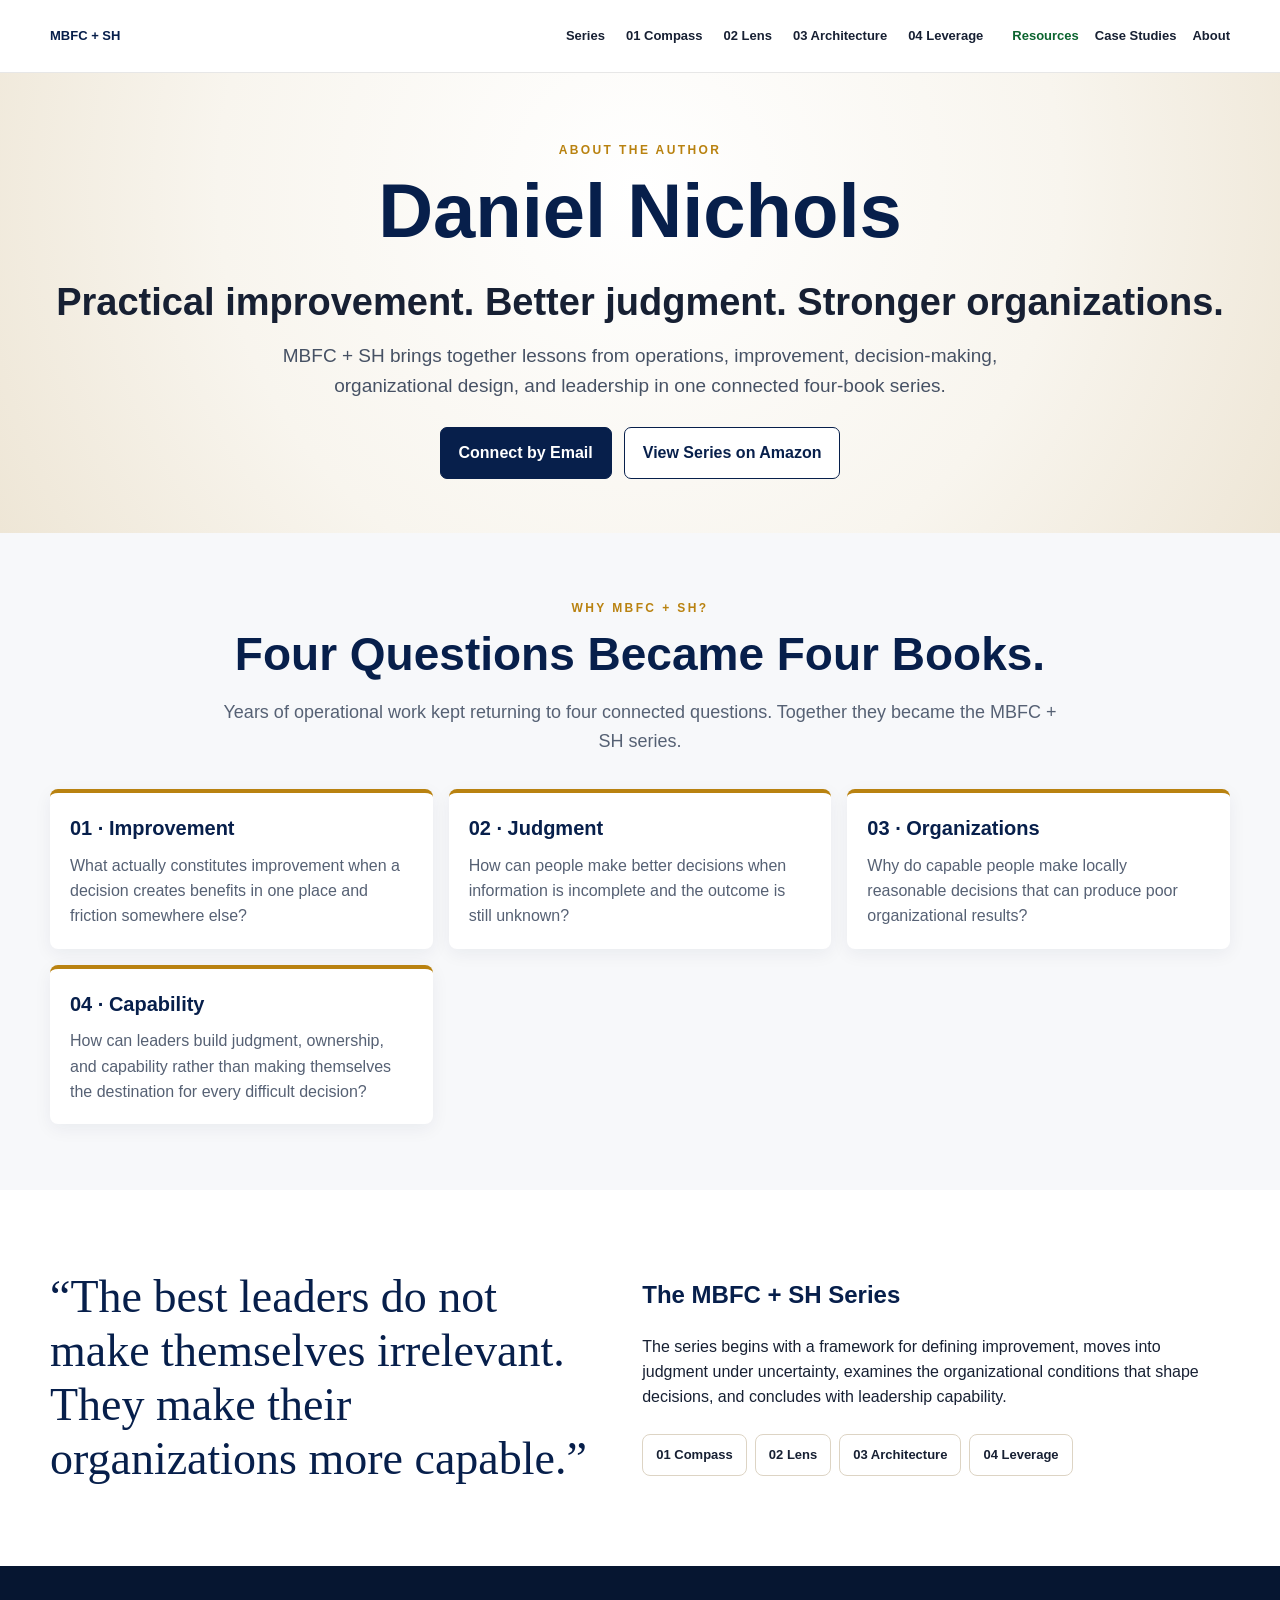
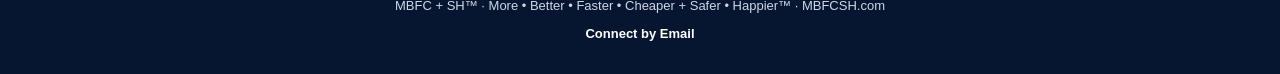
==== commit 261acdaf: "Add files via upload" ====
--- a/about.html
+++ b/about.html
@@ -1,3 +1,3 @@
 <!DOCTYPE html>
 
-<html lang="en"><head><meta charset="utf-8"/><meta content="width=device-width,initial-scale=1" name="viewport"/><title>About Daniel Nichols | MBFC + SH</title><meta content="MBFC + SH — Better decisions. Less friction. Better organizations." name="description"/><link href="site.css" rel="stylesheet"/><link href="favicon.png" rel="icon" type="image/png"/></head><body><nav class="top"><div class="wrap nav"><a class="brand" href="index.html">MBFC + SH</a><div class="booknav"><a href="index.html">Series</a><a href="book-1.html">01 Compass</a><a href="book-2.html">02 Lens</a><a href="book-3.html">03 Architecture</a><a href="book-4.html">04 Leverage</a></div><div class="utility"><a class="resources" href="resources.html">Resources</a><a href="case-studies.html">Case Studies</a><a href="about.html">About</a></div></div></nav><header class="hero"><div class="wrap"><div class="eyebrow">About the Author</div><h1 style="font-size:clamp(44px,7vw,76px)">Daniel Nichols</h1><h2>Practical improvement. Better judgment. Stronger organizations.</h2><p class="lead">MBFC + SH brings together lessons from operations, improvement, decision-making, organizational design, and leadership into one connected system.</p><div class="actions"><a class="btn primary" href="mailto:hello@mbfcsh.com?subject=MBFC%20%2B%20SH">Connect by Email</a><a class="btn secondary" href="https://www.amazon.com/dp/B0HJXV8ZD6?binding=hardcover" rel="noopener" target="_blank">View Series on Amazon</a></div></div></header><main><section class="soft"><div class="wrap"><div class="section-title"><div class="eyebrow">Why MBFC + SH?</div><h2>Four Questions Became Four Books.</h2><p>Years of operational work kept returning to four connected questions. Together they became the MBFC + SH series.</p></div><div class="idea-grid"><div class="idea"><h3>01 · Improvement</h3><p>What actually constitutes improvement when a decision creates benefits in one place and friction somewhere else?</p></div><div class="idea"><h3>02 · Judgment</h3><p>How can people make better decisions when information is incomplete and the outcome is still unknown?</p></div><div class="idea"><h3>03 · Organizations</h3><p>Why do capable people make locally reasonable decisions that can produce poor organizational results?</p></div><div class="idea"><h3>04 · Capability</h3><p>How can leaders build judgment, ownership, and capability rather than making themselves the destination for every difficult decision?</p></div></div></div></section><section><div class="wrap split"><div><div class="bigq">“The best leaders do not make themselves irrelevant. They make their organizations more capable.”</div></div><div><h2 style="color:var(--navy)">The MBFC + SH Series</h2><p>The series begins with a framework for defining improvement, moves into judgment under uncertainty, examines the organizational conditions that shape decisions, and concludes with leadership capability.</p><div class="seriesbar" style="justify-content:flex-start"><a href="book-1.html">01 Compass</a><a href="book-2.html">02 Lens</a><a href="book-3.html">03 Architecture</a><a href="book-4.html">04 Leverage</a></div></div></div></section></main><footer><div class="wrap"><div>MBFC + SH™ · More • Better • Faster • Cheaper + Safer • Happier™ · MBFCSH.com</div><div class="footer-connect"><a href="mailto:hello@mbfcsh.com?subject=MBFC%20%2B%20SH">Connect by Email</a></div></div></footer></body></html>+<html lang="en"><head><meta charset="utf-8"/><meta content="width=device-width,initial-scale=1" name="viewport"/><title>About Daniel Nichols | MBFC + SH</title><meta content="MBFC + SH — Better decisions. Less friction. Better organizations." name="description"/><link href="site.css" rel="stylesheet"/><link href="favicon.png" rel="icon" type="image/png"/></head><body><nav class="top"><div class="wrap nav"><a class="brand" href="index.html">MBFC + SH</a><div class="booknav"><a href="index.html">Series</a><a href="book-1.html">01 Compass</a><a href="book-2.html">02 Lens</a><a href="book-3.html">03 Architecture</a><a href="book-4.html">04 Leverage</a></div><div class="utility"><a class="resources" href="resources.html">Resources</a><a href="case-studies.html">Case Studies</a><a href="about.html">About</a></div></div></nav><header class="hero"><div class="wrap"><div class="eyebrow">About the Author</div><h1 style="font-size:clamp(44px,7vw,76px)">Daniel Nichols</h1><h2>Practical improvement. Better judgment. Stronger organizations.</h2><p class="lead">MBFC + SH brings together lessons from operations, improvement, decision-making, organizational design, and leadership in one connected four-book series.</p><div class="actions"><a class="btn primary" href="mailto:hello@mbfcsh.com?subject=MBFC%20%2B%20SH">Connect by Email</a><a class="btn secondary" href="https://www.amazon.com/dp/B0HJXV8ZD6?binding=hardcover" rel="noopener" target="_blank">View Series on Amazon</a></div></div></header><main><section class="soft"><div class="wrap"><div class="section-title"><div class="eyebrow">Why MBFC + SH?</div><h2>Four Questions Became Four Books.</h2><p>Years of operational work kept returning to four connected questions. Together they became the MBFC + SH series.</p></div><div class="idea-grid"><div class="idea"><h3>01 · Improvement</h3><p>What actually constitutes improvement when a decision creates benefits in one place and friction somewhere else?</p></div><div class="idea"><h3>02 · Judgment</h3><p>How can people make better decisions when information is incomplete and the outcome is still unknown?</p></div><div class="idea"><h3>03 · Organizations</h3><p>Why do capable people make locally reasonable decisions that can produce poor organizational results?</p></div><div class="idea"><h3>04 · Capability</h3><p>How can leaders build judgment, ownership, and capability rather than making themselves the destination for every difficult decision?</p></div></div></div></section><section><div class="wrap split"><div><div class="bigq">“The best leaders do not make themselves irrelevant. They make their organizations more capable.”</div></div><div><h2 style="color:var(--navy)">The MBFC + SH Series</h2><p>The series begins with a framework for defining improvement, moves into judgment under uncertainty, examines the organizational conditions that shape decisions, and concludes with leadership capability.</p><div class="seriesbar" style="justify-content:flex-start"><a href="book-1.html">01 Compass</a><a href="book-2.html">02 Lens</a><a href="book-3.html">03 Architecture</a><a href="book-4.html">04 Leverage</a></div></div></div></section></main><footer><div class="wrap"><div>MBFC + SH™ · More • Better • Faster • Cheaper + Safer • Happier™ · MBFCSH.com</div><div class="footer-connect"><a href="mailto:hello@mbfcsh.com?subject=MBFC%20%2B%20SH">Connect by Email</a></div></div></footer></body></html>
--- a/site.css
+++ b/site.css
@@ -3,12 +3,12 @@
 *{box-sizing:border-box}html{scroll-behavior:smooth}body{margin:0;color:var(--ink);background:#fff;font-family:Arial,Helvetica,sans-serif;line-height:1.58}a{color:inherit}.wrap{width:min(var(--max),calc(100% - 40px));margin:auto}.top{position:sticky;top:0;z-index:50;background:rgba(255,255,255,.97);border-bottom:1px solid #e7e7e7;backdrop-filter:blur(10px)}.nav{min-height:72px;display:flex;align-items:center;gap:20px}.brand{font-weight:900;color:var(--navy);font-size:24px;text-decoration:none;margin-right:auto}.nav a{text-decoration:none;font-size:13px;font-weight:800}.booknav{display:flex;gap:3px}.booknav a{padding:9px 9px;border-radius:7px}.booknav a:hover,.booknav a.active{background:var(--cream)}.utility{display:flex;gap:16px}.utility .resources{color:var(--green)}
 .hero{background:radial-gradient(circle at 50% 25%,#fff 0%,#f8f5ee 58%,#eee6d6 100%);padding:68px 0 54px;text-align:center}.eyebrow{text-transform:uppercase;letter-spacing:.2em;font-size:12px;font-weight:900;color:var(--gold)}h1{font-size:clamp(46px,7vw,82px);line-height:.98;margin:14px 0 12px;color:var(--navy)}.strap{font-weight:900;letter-spacing:.1em;color:var(--navy);font-size:clamp(13px,2vw,19px)}.hero h2{font-size:clamp(24px,3vw,38px);margin:24px 0 9px}.lead{font-size:19px;max-width:800px;margin:0 auto;color:#465164}.actions{display:flex;justify-content:center;gap:12px;flex-wrap:wrap;margin-top:26px}.btn{display:inline-block;padding:12px 18px;border-radius:7px;text-decoration:none;font-weight:900;border:1px solid var(--navy)}.primary{background:var(--navy);color:#fff}.secondary{background:#fff;color:var(--navy)}
 .hero-symbols{display:grid;grid-template-columns:repeat(4,1fr);gap:24px;max-width:780px;margin:36px auto 0}.hero-symbols img{width:100%;aspect-ratio:1;object-fit:contain;filter:drop-shadow(0 10px 12px rgba(0,0,0,.14))}.hero-symbols span{display:block;font-size:11px;font-weight:900;letter-spacing:.14em;color:var(--navy);margin-top:6px}
-section{padding:66px 0}.section-title{text-align:center;max-width:850px;margin:0 auto 34px}.section-title h2{font-size:clamp(30px,4vw,46px);color:var(--navy);margin:0 0 8px}.section-title p{font-size:18px;color:#566174;margin:0}.compass-grid,.split{display:grid;grid-template-columns:1fr 1.08fr;gap:48px;align-items:center}.compass-grid img,.split img{width:100%;object-fit:contain}.question{font-family:Georgia,serif;font-size:clamp(30px,4vw,50px);line-height:1.15;margin:0 0 18px}.net{font-weight:800;color:var(--green)}.dual{display:grid;grid-template-columns:1fr 1fr;border:1px solid var(--line);border-radius:16px;overflow:hidden}.dual>div{padding:30px}.value{background:#eef7f0}.friction{background:#fff0f0}.dual h3{font-size:24px;margin:0 0 13px}.value h3{color:var(--green)}.friction h3{color:var(--red)}.six{display:grid;grid-template-columns:repeat(3,1fr);gap:10px}.pill{background:#fff;border:1px solid rgba(0,0,0,.1);padding:10px;border-radius:8px;font-weight:800;text-align:center}
+section{padding:66px 0}.section-title{text-align:center;max-width:850px;margin:0 auto 34px}.section-title h2{font-size:clamp(30px,4vw,46px);color:var(--navy);margin:0 0 8px}.section-title p{font-size:18px;color:#566174;margin:0}.compass-grid,.split{display:grid;grid-template-columns:1fr 1.08fr;gap:48px;align-items:center}.compass-grid img,.split img{width:100%;object-fit:contain}.question{font-family:Georgia,serif;font-size:clamp(30px,4vw,50px);line-height:1.15;margin:0 0 18px}.net{font-weight:800;color:var(--green)}.dual{display:grid;grid-template-columns:1fr 1fr;border:1px solid var(--line);border-radius:16px;overflow:hidden}.dual>div{padding:30px}.value{background:#eef7f0}.friction{background:#fff0f0}.dual h3{font-size:24px;margin:0 0 13px}.value h3{color:var(--green)}.friction h3{color:var(--red)}.six{display:grid;grid-template-columns:repeat(3,1fr);gap:10px}.pill{background:#fff;border:1px solid rgba(0,0,0,.1);padding:12px 10px 11px;border-radius:8px;font-weight:800;text-align:center;min-height:92px;display:flex;flex-direction:column;align-items:center;justify-content:center;gap:6px}.pill img{width:40px;height:40px;object-fit:contain;display:block}.pill span{display:block;line-height:1.15}
 .journey,.dark{background:var(--navy);color:#fff}.journey .section-title h2,.journey .section-title p,.dark h2{color:#fff}.journey-grid{display:grid;grid-template-columns:repeat(4,1fr);gap:16px}.book{background:#fff;color:var(--ink);border-radius:14px;padding:23px;min-height:375px;display:flex;flex-direction:column}.num{font-size:11px;letter-spacing:.14em;font-weight:900;color:var(--muted)}.symbol{height:110px;display:grid;place-items:center}.symbol img{height:104px;width:104px;object-fit:contain;filter:drop-shadow(0 7px 8px rgba(0,0,0,.16))}.book h3{font-size:23px;line-height:1.08;color:var(--navy);margin:8px 0}.role{text-transform:uppercase;letter-spacing:.12em;font-size:11px;font-weight:900;color:var(--gold)}.book p{font-size:15px}.book a{margin-top:auto;font-weight:900;color:var(--navy);text-decoration:none}.connector{text-align:center;font-weight:900;margin-top:24px;letter-spacing:.08em;color:#d7dfef}
 .cost{background:#f8f5ee}.cost-grid{display:grid;grid-template-columns:1.15fr .85fr;gap:34px;align-items:center}.cost-visual{background:white;border:1px solid var(--line);border-radius:14px;padding:16px}.cost-visual img{width:100%;display:block}.cost-tabs{display:grid;grid-template-columns:repeat(6,1fr);gap:8px;margin-top:14px}.cost-tabs button{border:1px solid var(--line);background:#fff;border-radius:7px;padding:9px 6px;font-weight:800;cursor:pointer}.cost-tabs button.active{background:var(--navy);color:#fff}.cost h2{font-family:Georgia,serif;font-size:clamp(34px,4vw,52px);line-height:1.1;margin:0 0 15px}.cost em{color:var(--red)}
 .resource-grid,.feature-grid{display:grid;grid-template-columns:repeat(4,1fr);gap:16px}.resource,.feature{border:1px solid var(--line);border-radius:12px;padding:22px;background:#fff}.resource h3,.feature h3{color:var(--navy);margin-top:0}.resource .icon{width:76px;height:76px;object-fit:contain;float:right;margin-left:12px}.resource a{font-weight:900;color:var(--green);text-decoration:none}.soft{background:#f7f8fa}.quote{font-family:Georgia,serif;font-size:28px;line-height:1.3;color:var(--navy)}.final{text-align:center;background:var(--cream)}.final h2{font-size:38px;color:var(--navy);margin:0 0 8px}.seriesbar{display:flex;justify-content:center;gap:8px;flex-wrap:wrap;margin:24px 0}.seriesbar a{background:#fff;border:1px solid var(--line);padding:10px 13px;border-radius:8px;text-decoration:none;font-weight:800;font-size:13px}footer{background:#061631;color:#cfd6e5;padding:30px 0;font-size:13px;text-align:center}
 .bookhero{padding:58px 0;background:linear-gradient(135deg,#f9f6ef,#fff)}.bookhero-grid{display:grid;grid-template-columns:.7fr 1.3fr;gap:48px;align-items:center}.bookhero img{width:100%;max-width:300px;margin:auto;display:block;filter:drop-shadow(0 14px 14px rgba(0,0,0,.14))}.bookhero h1{font-size:clamp(42px,6vw,68px)}.bookhero .subtitle{font-family:Georgia,serif;font-size:25px;color:#3c4658}.bigq{font-family:Georgia,serif;font-size:clamp(29px,4vw,46px);line-height:1.18;color:var(--navy)}.sixcards{display:grid;grid-template-columns:repeat(3,1fr);gap:14px}.sixcard{border:1px solid var(--line);border-radius:10px;padding:20px;background:#fff}.sixcard strong{color:var(--navy);display:block;margin-bottom:5px}.resource-callout{border:2px solid var(--green);background:#f0f8f2;border-radius:16px;padding:30px}.resource-callout h2{margin-top:0;color:var(--green)}
-@media(max-width:900px){.booknav{display:none}.compass-grid,.split,.cost-grid,.bookhero-grid{grid-template-columns:1fr}.journey-grid,.resource-grid,.feature-grid{grid-template-columns:1fr 1fr}.dual{grid-template-columns:1fr}.utility a{display:none}.utility a.resources,.utility a[href="case-studies.html"]{display:inline}}@media(max-width:580px){.wrap{width:min(var(--max),calc(100% - 26px))}.hero-symbols{grid-template-columns:repeat(2,1fr)}.journey-grid,.resource-grid,.feature-grid,.sixcards{grid-template-columns:1fr}.six{grid-template-columns:1fr 1fr}.cost-tabs{grid-template-columns:repeat(3,1fr)}.nav{min-height:62px}.brand{font-size:20px}.hero{padding-top:48px}}
+@media(max-width:900px){.booknav{display:none}.compass-grid,.split,.cost-grid,.bookhero-grid{grid-template-columns:1fr}.journey-grid,.resource-grid,.feature-grid{grid-template-columns:1fr 1fr}.dual{grid-template-columns:1fr}.utility a{display:none}.utility a.resources,.utility a[href="case-studies.html"]{display:inline}}@media(max-width:580px){.wrap{width:min(var(--max),calc(100% - 26px))}.hero-symbols{grid-template-columns:repeat(2,1fr)}.journey-grid,.resource-grid,.feature-grid,.sixcards{grid-template-columns:1fr}.six{grid-template-columns:1fr 1fr}.pill{min-height:82px}.pill img{width:32px;height:32px}.cost-tabs{grid-template-columns:repeat(3,1fr)}.nav{min-height:62px}.brand{font-size:20px}.hero{padding-top:48px}}
 
 /* v4: physical book covers */
 .cover-wrap{display:flex;justify-content:center;align-items:center}.bookhero img.book-cover{width:auto;max-width:300px;max-height:450px;filter:drop-shadow(0 18px 18px rgba(0,0,0,.22));border-radius:2px}.journey-cover{height:200px;display:flex;align-items:center;justify-content:center;margin:12px 0 4px}.journey-cover img{max-height:195px;max-width:190px;width:auto;object-fit:contain;filter:drop-shadow(0 10px 10px rgba(0,0,0,.22))}.journey-grid .book{min-height:570px}.journey-grid .symbol{height:72px}.journey-grid .symbol img{height:68px;width:68px}@media(max-width:900px){.bookhero img.book-cover{max-width:270px;max-height:405px}.journey-grid .book{min-height:540px}}
@@ -217,3 +217,149 @@
 .architecture-path{display:grid;grid-template-columns:1fr auto 1fr auto 1fr auto 1fr;align-items:center;gap:12px;margin:28px 0 8px;padding:20px;border:1px solid rgba(20,32,40,.12);border-radius:16px;background:rgba(255,255,255,.58)}
 .architecture-path>div:not(.arrow){display:flex;flex-direction:column;gap:5px;text-align:center}.architecture-path strong{color:var(--navy);font-size:1.02rem}.architecture-path span{font-size:.88rem;line-height:1.35}.architecture-path .arrow{color:var(--gold);font-weight:800;font-size:1.25rem}
 @media(max-width:760px){.architecture-path{grid-template-columns:1fr}.architecture-path .arrow{transform:rotate(90deg);text-align:center}}
+
+
+/* v15: authoritative four-book card layout after removal of redundant symbols/role labels */
+.journey-grid{grid-template-columns:repeat(4,minmax(0,1fr))}
+.journey-grid .book{
+  min-width:0;
+  min-height:745px;
+  grid-template-rows:22px 200px 72px 58px 48px 48px minmax(120px,1fr) 28px;
+  row-gap:4px;
+}
+.journey-grid .book-purpose{
+  display:block;
+  align-self:center;
+  padding:8px 4px 4px;
+  line-height:1.25;
+}
+.journey-grid .book-purpose strong{
+  display:block;
+  color:var(--gold);
+  letter-spacing:.055em;
+  margin-bottom:4px;
+}
+.journey-grid .cover-title{
+  height:58px;
+  min-width:0;
+  position:relative;
+  justify-content:flex-start;
+  padding-top:18px;
+  box-sizing:border-box;
+}
+.journey-grid .cover-title .small-the{
+  position:absolute;
+  top:0;
+  left:0;
+  right:0;
+  margin:0;
+  text-align:center;
+}
+.journey-grid .cover-title .main-title{
+  white-space:nowrap;
+  font-size:clamp(16px,1.22vw,20px);
+  line-height:1;
+  letter-spacing:.01em;
+}
+.journey-grid .cover-subtitle{height:48px}
+.journey-grid .book-equation{
+  height:48px;
+  box-sizing:border-box;
+  flex-direction:column;
+  gap:3px;
+  white-space:nowrap;
+  font-size:9px;
+  letter-spacing:.045em;
+  padding:7px 1px;
+}
+.journey-grid .book-equation .equation-detail{display:block}
+.journey-grid .book-description{min-width:0}
+.journey-grid .book-card-actions{align-self:end;width:100%}
+.book-equation-display > span{display:block}
+.book-equation-display .formula-causal{color:var(--navy)}
+@media(max-width:900px){
+  .journey-grid{grid-template-columns:repeat(2,minmax(0,1fr))}
+  .journey-grid .book{min-height:720px;grid-template-rows:22px 200px 72px 58px 48px 48px minmax(100px,1fr) 28px}
+  .journey-grid .cover-title .main-title{font-size:20px}
+}
+@media(max-width:580px){
+  .journey-grid{grid-template-columns:1fr}
+  .journey-grid .book{min-height:auto;grid-template-rows:22px 200px 72px 58px 48px 48px auto 28px;row-gap:4px}
+  .journey-grid .cover-title .main-title{font-size:min(20px,5.2vw)}
+}
+
+/* v16: cover-faithful two-line core titles. THE occupies its own line but does not set the core-title baseline. */
+.journey-grid .cover-title{height:62px;padding-top:18px}
+.journey-grid .cover-title .main-title{
+  display:flex;
+  flex-direction:column;
+  align-items:center;
+  justify-content:flex-start;
+  white-space:normal;
+  font-size:clamp(18px,1.38vw,22px);
+  line-height:.96;
+  letter-spacing:.01em;
+}
+.journey-grid .cover-title .main-title > span{display:block;white-space:nowrap}
+@media(max-width:900px){.journey-grid .cover-title .main-title{font-size:22px}}
+@media(max-width:580px){.journey-grid .cover-title .main-title{font-size:min(22px,5.8vw)}}
+
+@media(max-width:580px){.pill{min-height:104px;padding:10px 8px}.pill img{width:54px;height:54px}}
+
+/* v16 — Series page: big-picture four-book system */
+.series-system{padding:76px 0 68px;background:#fff}
+.series-system .section-title{max-width:900px;margin:0 auto 42px;text-align:center}
+.series-system .section-title h2{max-width:820px;margin-left:auto;margin-right:auto}
+.series-system .section-title p{max-width:760px;margin-left:auto;margin-right:auto;font-size:18px}
+.series-progression{display:grid;grid-template-columns:minmax(0,1fr) 28px minmax(0,1fr) 28px minmax(0,1fr) 28px minmax(0,1fr);align-items:stretch;gap:8px;margin-top:34px}
+.series-progression article{min-width:0;text-align:center;padding:28px 16px 24px;border:1px solid #ddd6c8;border-radius:18px;background:#fff}
+.series-progression article img{display:block;width:74px;height:74px;object-fit:contain;margin:14px auto 18px}
+.series-step{font-size:12px;font-weight:800;letter-spacing:.1em;color:var(--gold)}
+.series-progression h3{margin:0 0 10px;color:var(--navy);font-size:21px;line-height:1.12}
+.series-progression p{margin:0;color:#4c566d;font-size:15px;line-height:1.45}
+.series-arrow{align-self:center;text-align:center;color:var(--gold);font-size:28px;font-weight:700}
+.series-synthesis{max-width:1040px;margin:38px auto 0;padding:25px 32px;text-align:center;border-top:1px solid #d9c9a7;border-bottom:1px solid #d9c9a7}
+.series-synthesis p{margin:0;font-family:Georgia,serif;font-size:24px;line-height:1.5;color:var(--navy)}
+.series-synthesis strong{color:var(--green)}
+.series-definition{display:grid;grid-template-columns:1fr 1fr;max-width:1040px;margin:30px auto 0;border:1px solid #ddd6c8;border-radius:16px;overflow:hidden}
+.series-definition>div{padding:22px 28px;text-align:center}
+.series-definition>div:first-child{background:#f1f7f0}
+.series-definition>div:last-child{background:#fbefef;border-left:1px solid #ddd6c8}
+.series-definition span{display:block;font-size:13px;font-weight:800;letter-spacing:.09em;color:var(--green)}
+.series-definition>div:last-child span{color:#a12222}
+.series-definition p{margin:8px 0 0;font-weight:700;color:var(--navy);line-height:1.5}
+@media(max-width:900px){.series-progression{grid-template-columns:1fr 1fr;gap:16px}.series-arrow{display:none}.series-progression article img{width:64px;height:64px}.series-synthesis p{font-size:21px}}
+@media(max-width:580px){.series-system{padding:56px 0 48px}.series-progression{grid-template-columns:1fr}.series-definition{grid-template-columns:1fr}.series-definition>div:last-child{border-left:0;border-top:1px solid #ddd6c8}.series-synthesis{padding:22px 14px}.series-synthesis p{font-size:19px}}
+
+/* Series page — common language / Many Methods section */
+.common-direction{background:#f7f5ef}
+.common-direction-grid{display:grid;grid-template-columns:minmax(0,.9fr) minmax(420px,1.1fr);gap:54px;align-items:center}
+.common-direction-copy h2{font-size:clamp(32px,4vw,48px);line-height:1.05;color:var(--navy);margin:6px 0 10px}
+.common-direction-lead{font-family:Georgia,serif;font-size:22px;font-style:italic;color:#303b50;margin:0 0 20px}
+.common-direction-copy>p:not(.common-direction-lead):not(.common-direction-close){font-size:17px;line-height:1.65}
+.common-direction-outcomes{display:grid;grid-template-columns:1fr 1fr;gap:12px;margin:24px 0}
+.common-direction-outcomes div{background:#fff;border:1px solid var(--line);border-radius:12px;padding:16px}
+.common-direction-outcomes strong,.common-direction-outcomes span{display:block}
+.common-direction-outcomes strong{font-size:16px;text-transform:uppercase;letter-spacing:.045em;margin-bottom:6px}
+.common-direction-outcomes div:first-child strong{color:var(--green)}
+.common-direction-outcomes div:last-child strong{color:var(--red)}
+.common-direction-outcomes span{font-size:14px;line-height:1.45;color:#3d4655}
+.common-direction-close{font-weight:800;color:var(--navy);font-size:18px;line-height:1.4;margin:24px 0 0}
+.common-direction-visual{margin:0;display:flex;justify-content:center;align-items:center}
+.common-direction-visual img{display:block;width:auto;height:auto;max-width:min(100%,520px);max-height:700px;object-fit:contain}
+@media(max-width:900px){.common-direction-grid{grid-template-columns:1fr;gap:30px}.common-direction-visual img{max-width:min(88vw,500px);max-height:none}}
+@media(max-width:580px){.common-direction-outcomes{grid-template-columns:1fr}.common-direction-visual img{max-width:92vw}}
+
+
+/* v16 editorial consistency refinement */
+.series-system .series-progression article{padding-top:28px;padding-bottom:28px}
+.series-system .series-progression article img{display:none!important}
+.journey-grid .book-purpose{min-height:34px;display:flex;align-items:center;justify-content:center}
+.journey-grid .book-purpose strong{margin-bottom:0}
+.case-search{max-width:720px;margin:28px auto 42px;text-align:left}
+.case-search label{display:block;color:var(--navy);font-weight:800;font-size:18px;margin-bottom:9px}
+.case-search input{width:100%;box-sizing:border-box;border:1px solid rgba(8,32,73,.22);border-radius:10px;padding:14px 16px;font:inherit;background:#fff;color:var(--navy)}
+.case-search input:focus{outline:2px solid rgba(184,126,14,.35);outline-offset:2px;border-color:var(--gold)}
+.case-count{min-height:20px;margin-top:7px;color:#667085;font-size:14px}
+
+.journey-orientation{max-width:760px;margin:14px auto 0;color:var(--muted);font-size:16px;line-height:1.6}
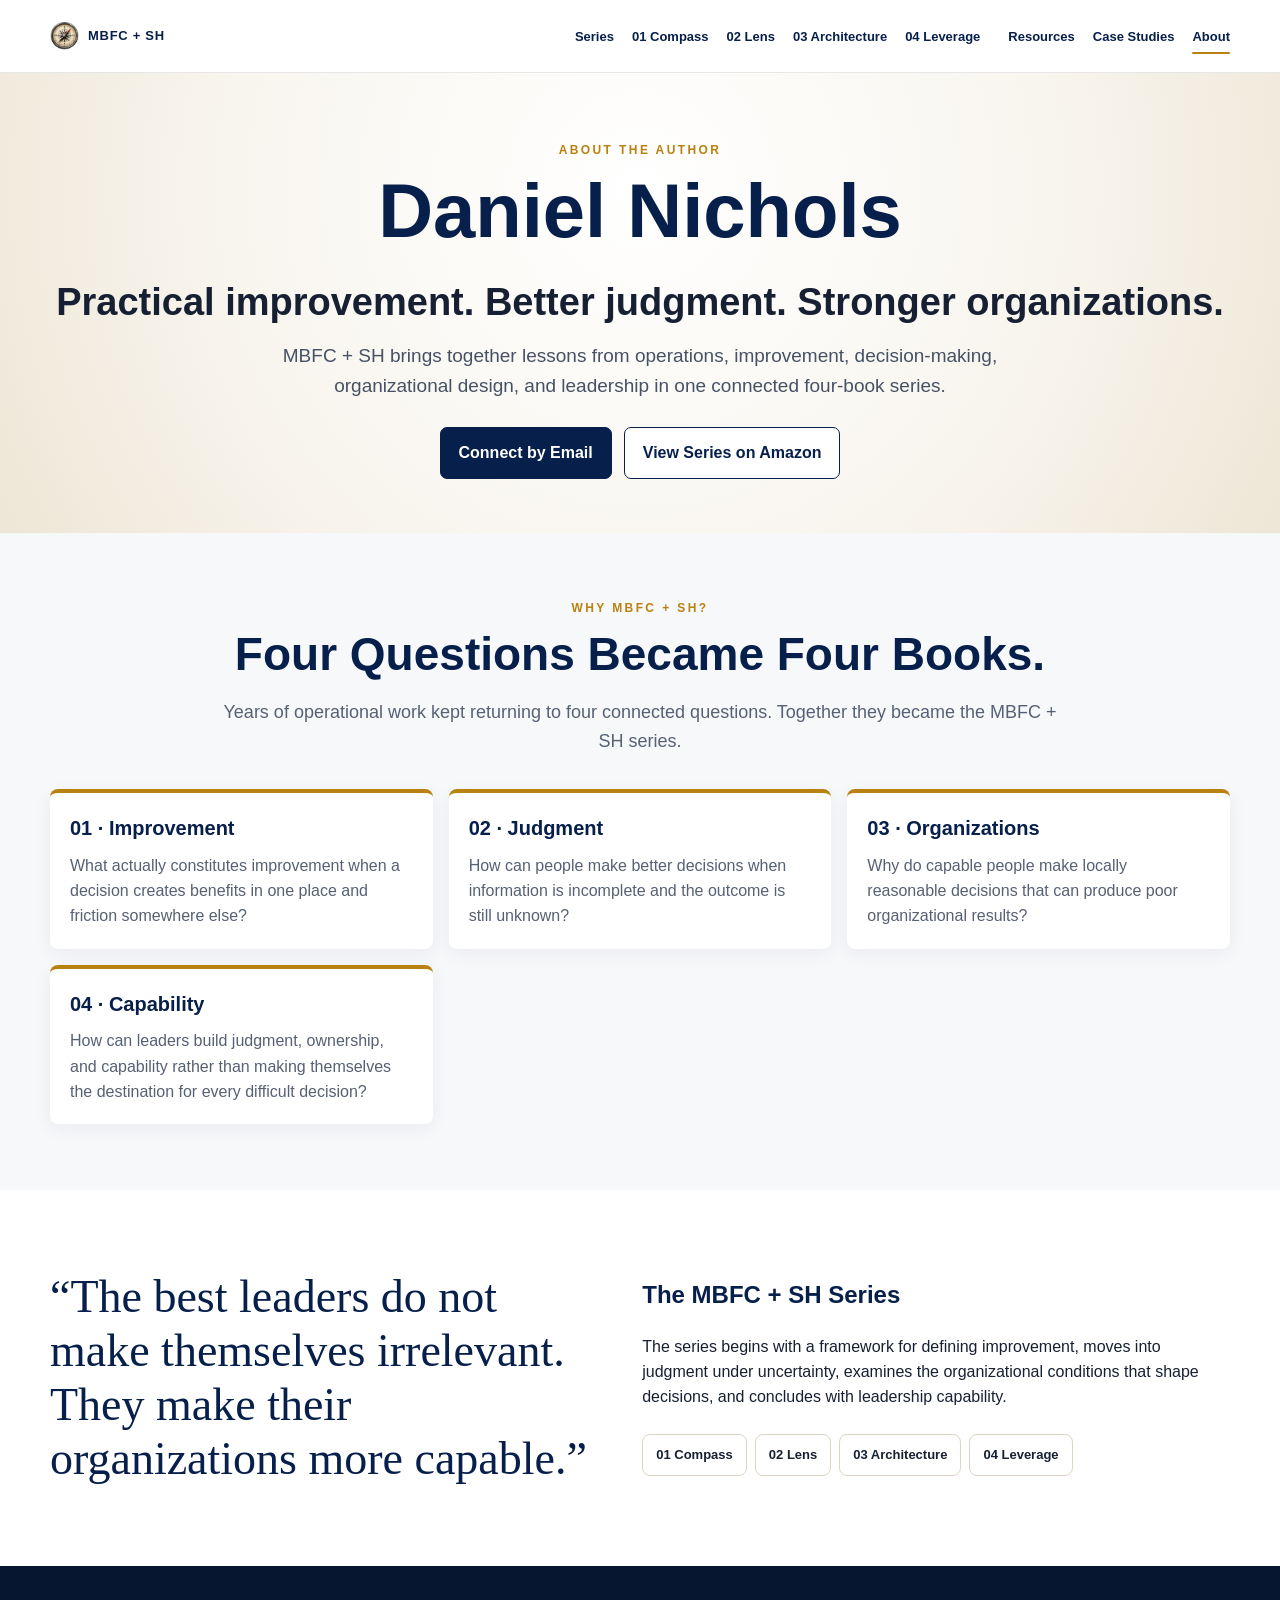
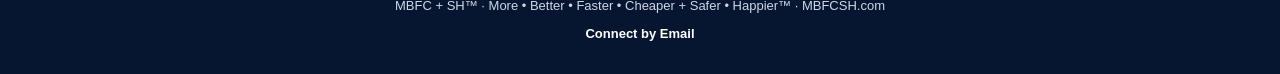
==== commit e7bc2c41: "Add files via upload" ====
--- a/about.html
+++ b/about.html
@@ -1,3 +1,3 @@
 <!DOCTYPE html>
 
-<html lang="en"><head><meta charset="utf-8"/><meta content="width=device-width,initial-scale=1" name="viewport"/><title>About Daniel Nichols | MBFC + SH</title><meta content="MBFC + SH — Better decisions. Less friction. Better organizations." name="description"/><link href="site.css" rel="stylesheet"/><link href="favicon.png" rel="icon" type="image/png"/></head><body><nav class="top"><div class="wrap nav"><a class="brand" href="index.html">MBFC + SH</a><div class="booknav"><a href="index.html">Series</a><a href="book-1.html">01 Compass</a><a href="book-2.html">02 Lens</a><a href="book-3.html">03 Architecture</a><a href="book-4.html">04 Leverage</a></div><div class="utility"><a class="resources" href="resources.html">Resources</a><a href="case-studies.html">Case Studies</a><a href="about.html">About</a></div></div></nav><header class="hero"><div class="wrap"><div class="eyebrow">About the Author</div><h1 style="font-size:clamp(44px,7vw,76px)">Daniel Nichols</h1><h2>Practical improvement. Better judgment. Stronger organizations.</h2><p class="lead">MBFC + SH brings together lessons from operations, improvement, decision-making, organizational design, and leadership in one connected four-book series.</p><div class="actions"><a class="btn primary" href="mailto:hello@mbfcsh.com?subject=MBFC%20%2B%20SH">Connect by Email</a><a class="btn secondary" href="https://www.amazon.com/dp/B0HJXV8ZD6?binding=hardcover" rel="noopener" target="_blank">View Series on Amazon</a></div></div></header><main><section class="soft"><div class="wrap"><div class="section-title"><div class="eyebrow">Why MBFC + SH?</div><h2>Four Questions Became Four Books.</h2><p>Years of operational work kept returning to four connected questions. Together they became the MBFC + SH series.</p></div><div class="idea-grid"><div class="idea"><h3>01 · Improvement</h3><p>What actually constitutes improvement when a decision creates benefits in one place and friction somewhere else?</p></div><div class="idea"><h3>02 · Judgment</h3><p>How can people make better decisions when information is incomplete and the outcome is still unknown?</p></div><div class="idea"><h3>03 · Organizations</h3><p>Why do capable people make locally reasonable decisions that can produce poor organizational results?</p></div><div class="idea"><h3>04 · Capability</h3><p>How can leaders build judgment, ownership, and capability rather than making themselves the destination for every difficult decision?</p></div></div></div></section><section><div class="wrap split"><div><div class="bigq">“The best leaders do not make themselves irrelevant. They make their organizations more capable.”</div></div><div><h2 style="color:var(--navy)">The MBFC + SH Series</h2><p>The series begins with a framework for defining improvement, moves into judgment under uncertainty, examines the organizational conditions that shape decisions, and concludes with leadership capability.</p><div class="seriesbar" style="justify-content:flex-start"><a href="book-1.html">01 Compass</a><a href="book-2.html">02 Lens</a><a href="book-3.html">03 Architecture</a><a href="book-4.html">04 Leverage</a></div></div></div></section></main><footer><div class="wrap"><div>MBFC + SH™ · More • Better • Faster • Cheaper + Safer • Happier™ · MBFCSH.com</div><div class="footer-connect"><a href="mailto:hello@mbfcsh.com?subject=MBFC%20%2B%20SH">Connect by Email</a></div></div></footer></body></html>+<html lang="en"><head><meta charset="utf-8"/><meta content="width=device-width,initial-scale=1" name="viewport"/><title>About Daniel Nichols | MBFC + SH</title><meta content="MBFC + SH — Better decisions. Less friction. Better organizations." name="description"/><link href="site.css" rel="stylesheet"/><link href="favicon.png" rel="icon" type="image/png"/></head><body><nav class="top"><div class="wrap nav"><a class="brand" href="index.html"><img src="MBFC+SH_B1_Icon_Compass(1).png" alt="" aria-hidden="true"><span>MBFC + SH</span></a><div class="booknav"><a href="index.html">Series</a><a href="book-1.html">01 Compass</a><a href="book-2.html">02 Lens</a><a href="book-3.html">03 Architecture</a><a href="book-4.html">04 Leverage</a></div><div class="utility"><a href="resources.html">Resources</a><a href="case-studies.html">Case Studies</a><a class="active" href="about.html">About</a></div></div></nav><header class="hero"><div class="wrap"><div class="eyebrow">About the Author</div><h1 style="font-size:clamp(44px,7vw,76px)">Daniel Nichols</h1><h2>Practical improvement. Better judgment. Stronger organizations.</h2><p class="lead">MBFC + SH brings together lessons from operations, improvement, decision-making, organizational design, and leadership in one connected four-book series.</p><div class="actions"><a class="btn primary" href="mailto:hello@mbfcsh.com?subject=MBFC%20%2B%20SH">Connect by Email</a><a class="btn secondary" href="https://www.amazon.com/dp/B0HJXV8ZD6?binding=hardcover" rel="noopener" target="_blank">View Series on Amazon</a></div></div></header><main><section class="soft"><div class="wrap"><div class="section-title"><div class="eyebrow">Why MBFC + SH?</div><h2>Four Questions Became Four Books.</h2><p>Years of operational work kept returning to four connected questions. Together they became the MBFC + SH series.</p></div><div class="idea-grid"><div class="idea"><h3>01 · Improvement</h3><p>What actually constitutes improvement when a decision creates benefits in one place and friction somewhere else?</p></div><div class="idea"><h3>02 · Judgment</h3><p>How can people make better decisions when information is incomplete and the outcome is still unknown?</p></div><div class="idea"><h3>03 · Organizations</h3><p>Why do capable people make locally reasonable decisions that can produce poor organizational results?</p></div><div class="idea"><h3>04 · Capability</h3><p>How can leaders build judgment, ownership, and capability rather than making themselves the destination for every difficult decision?</p></div></div></div></section><section><div class="wrap split"><div><div class="bigq">“The best leaders do not make themselves irrelevant. They make their organizations more capable.”</div></div><div><h2 style="color:var(--navy)">The MBFC + SH Series</h2><p>The series begins with a framework for defining improvement, moves into judgment under uncertainty, examines the organizational conditions that shape decisions, and concludes with leadership capability.</p><div class="seriesbar" style="justify-content:flex-start"><a href="book-1.html">01 Compass</a><a href="book-2.html">02 Lens</a><a href="book-3.html">03 Architecture</a><a href="book-4.html">04 Leverage</a></div></div></div></section></main><footer><div class="wrap"><div>MBFC + SH™ · More • Better • Faster • Cheaper + Safer • Happier™ · MBFCSH.com</div><div class="footer-connect"><a href="mailto:hello@mbfcsh.com?subject=MBFC%20%2B%20SH">Connect by Email</a></div></div></footer></body></html>
--- a/site.css
+++ b/site.css
@@ -363,3 +363,40 @@
 .case-count{min-height:20px;margin-top:7px;color:#667085;font-size:14px}
 
 .journey-orientation{max-width:760px;margin:14px auto 0;color:var(--muted);font-size:16px;line-height:1.6}
+
+/* v17 — Increase four-book card formula prominence */
+.journey-grid .book-equation{
+  font-size:13px;
+  line-height:1.18;
+  letter-spacing:.04em;
+}
+.journey-grid .book-equation .equation-outcome{
+  font-size:1em;
+  letter-spacing:.055em;
+}
+@media(max-width:580px){
+  .journey-grid .book-equation{font-size:12px}
+}
+
+/* Match homepage Resources cards to Learn / Apply / Engage card geometry */
+#tools .resource-grid{grid-template-columns:repeat(3,1fr);gap:16px;max-width:1060px;margin:0 auto}
+#tools .resource{border-radius:12px;padding:24px;min-height:265px}
+#tools .resource h3{font-size:25px;letter-spacing:0;margin:0 0 10px}
+#tools .resource p{margin:0 0 18px;color:#465164}
+@media(max-width:900px){#tools .resource-grid{grid-template-columns:1fr}}
+
+
+/* Header identity and navigation refinement */
+.nav{gap:0}
+.brand{display:inline-flex;align-items:center;gap:9px;font-size:18px;letter-spacing:.055em;white-space:nowrap;margin-right:auto}
+.brand img{width:29px;height:29px;object-fit:contain;display:block}
+.booknav,.utility{display:flex;align-items:center;gap:18px}
+.booknav{margin-left:28px}
+.utility{margin-left:28px}
+.nav .booknav a,.nav .utility a{position:relative;padding:24px 0 21px;border-radius:0;color:var(--navy);background:transparent}
+.nav .booknav a:hover,.nav .utility a:hover{background:transparent;color:var(--navy)}
+.nav .booknav a.active,.nav .utility a.active{background:transparent;color:var(--navy)}
+.nav .booknav a.active::after,.nav .utility a.active::after{content:"";position:absolute;left:0;right:0;bottom:15px;height:2px;background:var(--gold);border-radius:2px}
+.utility .resources{color:var(--navy)}
+@media(max-width:900px){.booknav{display:none}.utility{margin-left:18px;gap:18px}.utility a{display:none}.utility a[href="resources.html"],.utility a[href="case-studies.html"]{display:inline}.nav .utility a{padding:22px 0 19px}.nav .utility a.active::after{bottom:13px}}
+@media(max-width:580px){.brand{font-size:17px;gap:7px}.brand img{width:26px;height:26px}.utility{gap:14px;margin-left:14px}.nav .utility a{font-size:12px}}
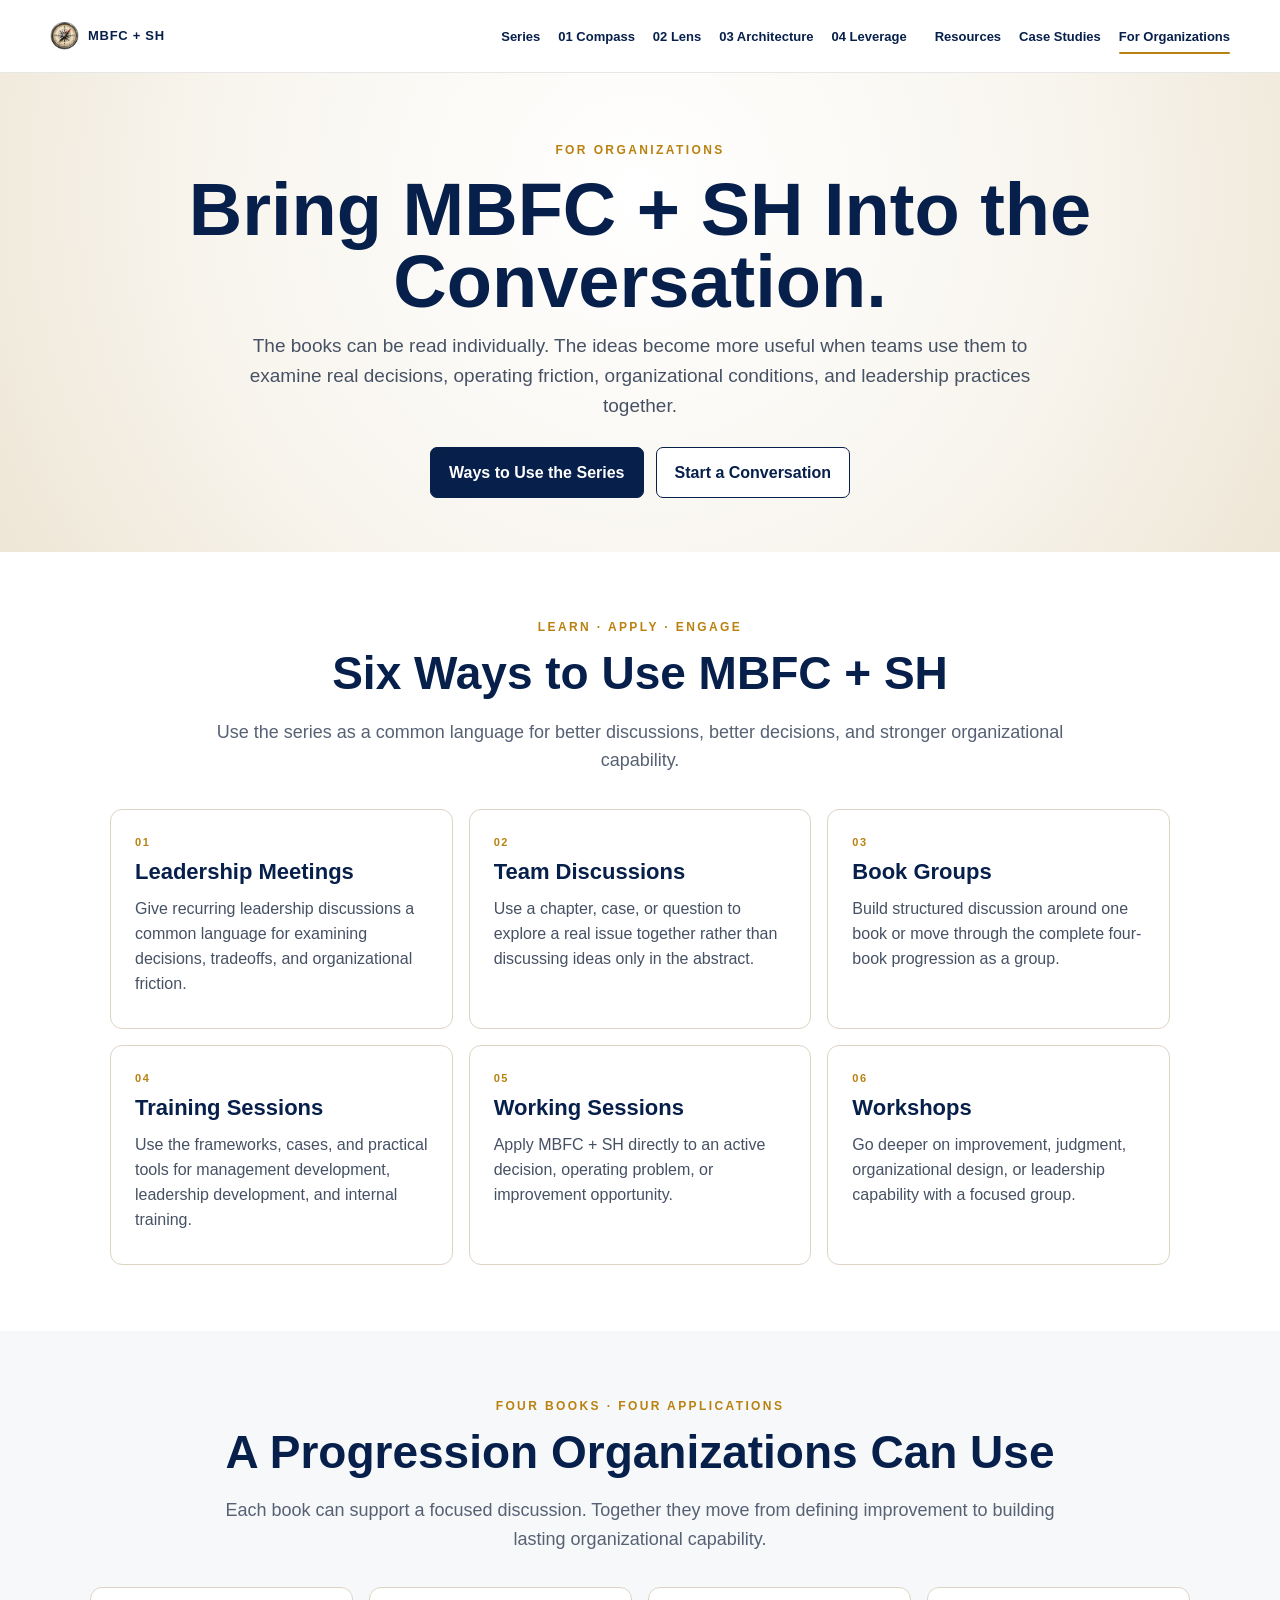
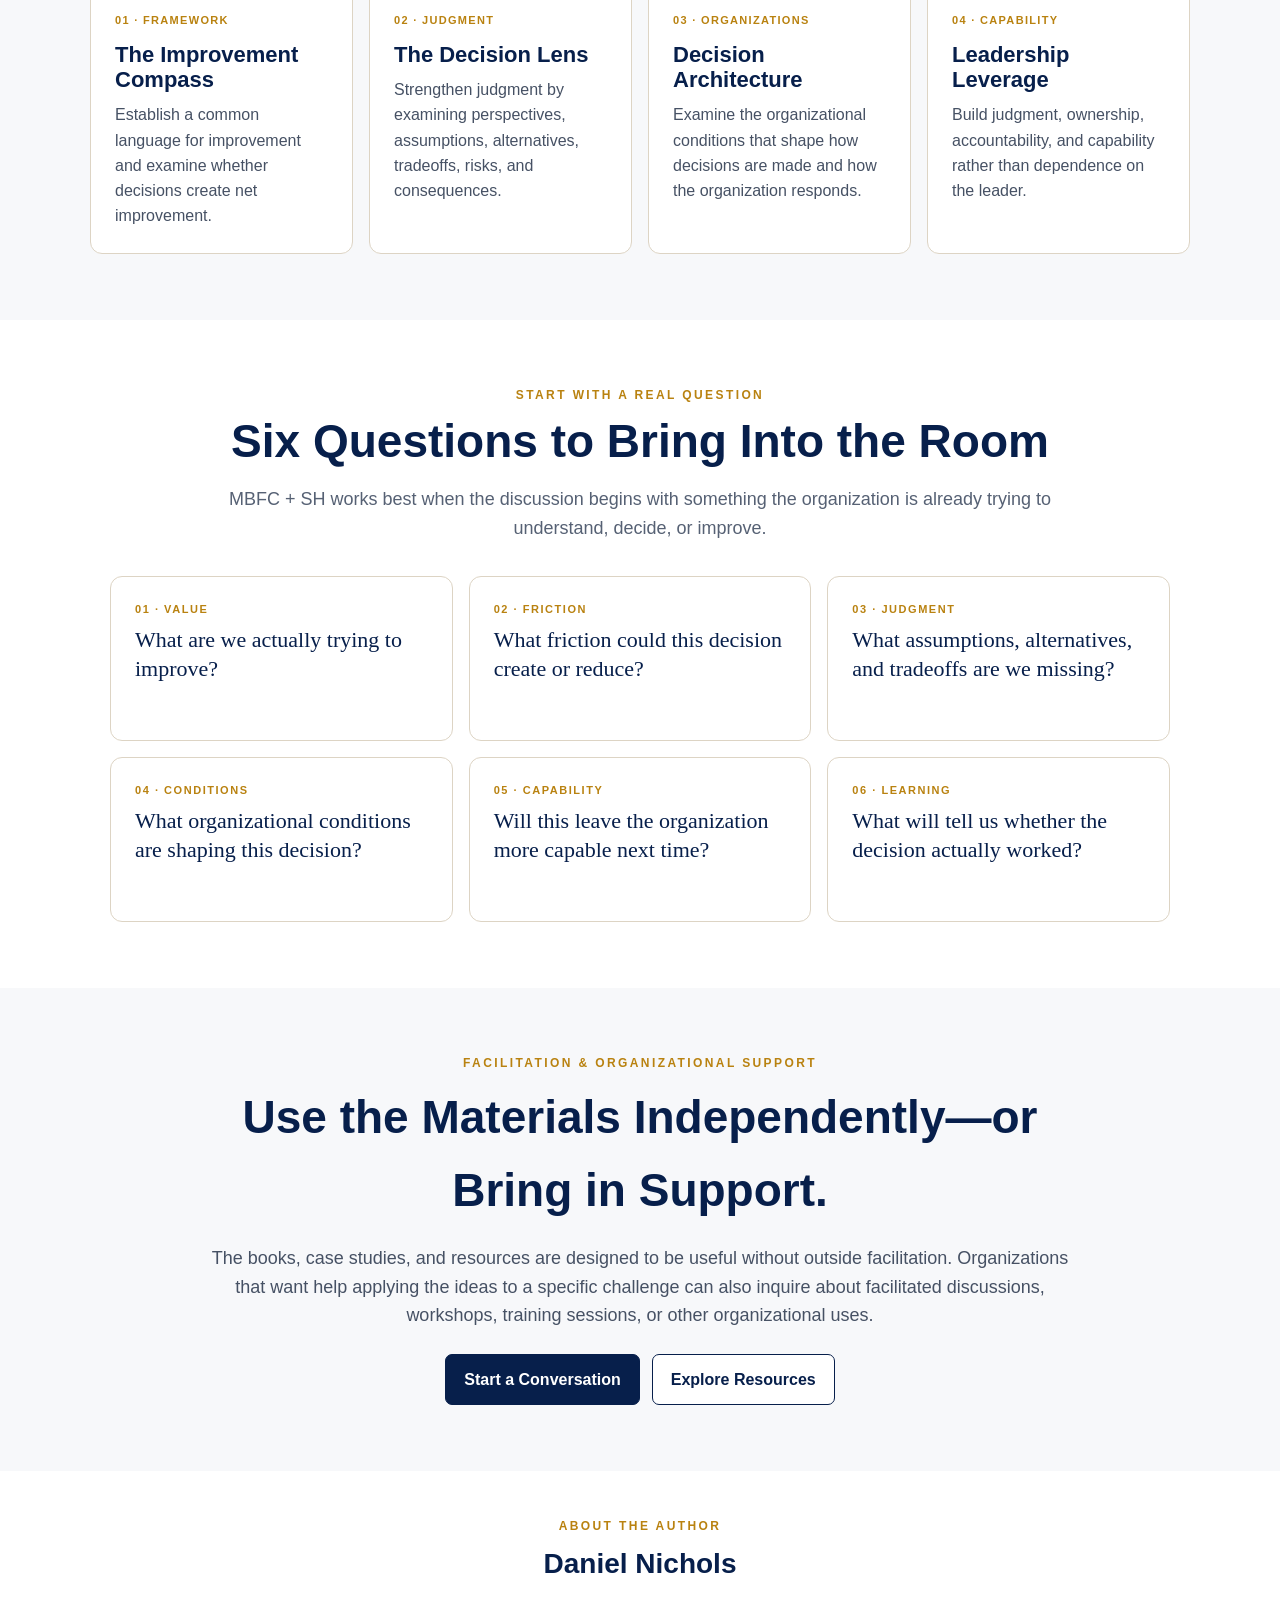
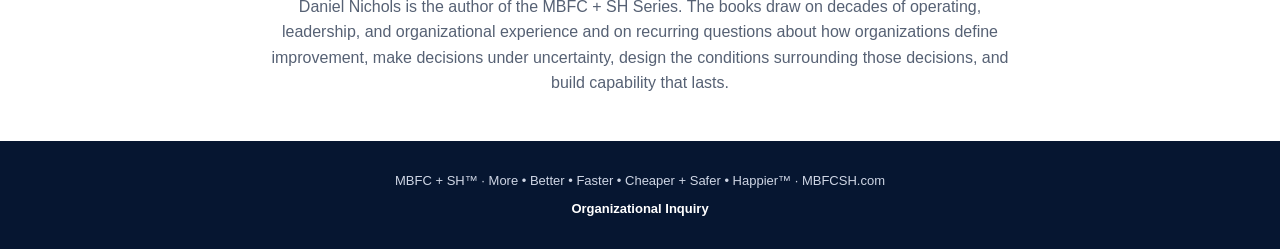
==== commit 8b5943ec: "Add files via upload" ====
--- a/about.html
+++ b/about.html
@@ -1,3 +1,29 @@
 <!DOCTYPE html>
-
-<html lang="en"><head><meta charset="utf-8"/><meta content="width=device-width,initial-scale=1" name="viewport"/><title>About Daniel Nichols | MBFC + SH</title><meta content="MBFC + SH — Better decisions. Less friction. Better organizations." name="description"/><link href="site.css" rel="stylesheet"/><link href="favicon.png" rel="icon" type="image/png"/></head><body><nav class="top"><div class="wrap nav"><a class="brand" href="index.html"><img src="MBFC+SH_B1_Icon_Compass(1).png" alt="" aria-hidden="true"><span>MBFC + SH</span></a><div class="booknav"><a href="index.html">Series</a><a href="book-1.html">01 Compass</a><a href="book-2.html">02 Lens</a><a href="book-3.html">03 Architecture</a><a href="book-4.html">04 Leverage</a></div><div class="utility"><a href="resources.html">Resources</a><a href="case-studies.html">Case Studies</a><a class="active" href="about.html">About</a></div></div></nav><header class="hero"><div class="wrap"><div class="eyebrow">About the Author</div><h1 style="font-size:clamp(44px,7vw,76px)">Daniel Nichols</h1><h2>Practical improvement. Better judgment. Stronger organizations.</h2><p class="lead">MBFC + SH brings together lessons from operations, improvement, decision-making, organizational design, and leadership in one connected four-book series.</p><div class="actions"><a class="btn primary" href="mailto:hello@mbfcsh.com?subject=MBFC%20%2B%20SH">Connect by Email</a><a class="btn secondary" href="https://www.amazon.com/dp/B0HJXV8ZD6?binding=hardcover" rel="noopener" target="_blank">View Series on Amazon</a></div></div></header><main><section class="soft"><div class="wrap"><div class="section-title"><div class="eyebrow">Why MBFC + SH?</div><h2>Four Questions Became Four Books.</h2><p>Years of operational work kept returning to four connected questions. Together they became the MBFC + SH series.</p></div><div class="idea-grid"><div class="idea"><h3>01 · Improvement</h3><p>What actually constitutes improvement when a decision creates benefits in one place and friction somewhere else?</p></div><div class="idea"><h3>02 · Judgment</h3><p>How can people make better decisions when information is incomplete and the outcome is still unknown?</p></div><div class="idea"><h3>03 · Organizations</h3><p>Why do capable people make locally reasonable decisions that can produce poor organizational results?</p></div><div class="idea"><h3>04 · Capability</h3><p>How can leaders build judgment, ownership, and capability rather than making themselves the destination for every difficult decision?</p></div></div></div></section><section><div class="wrap split"><div><div class="bigq">“The best leaders do not make themselves irrelevant. They make their organizations more capable.”</div></div><div><h2 style="color:var(--navy)">The MBFC + SH Series</h2><p>The series begins with a framework for defining improvement, moves into judgment under uncertainty, examines the organizational conditions that shape decisions, and concludes with leadership capability.</p><div class="seriesbar" style="justify-content:flex-start"><a href="book-1.html">01 Compass</a><a href="book-2.html">02 Lens</a><a href="book-3.html">03 Architecture</a><a href="book-4.html">04 Leverage</a></div></div></div></section></main><footer><div class="wrap"><div>MBFC + SH™ · More • Better • Faster • Cheaper + Safer • Happier™ · MBFCSH.com</div><div class="footer-connect"><a href="mailto:hello@mbfcsh.com?subject=MBFC%20%2B%20SH">Connect by Email</a></div></div></footer></body></html>+<html lang="en"><head><meta charset="utf-8"/><meta content="width=device-width,initial-scale=1" name="viewport"/><title>For Organizations | MBFC + SH</title><meta content="Use the MBFC + SH series for leadership meetings, team discussions, book groups, training sessions, working sessions, and workshops." name="description"/><link href="site.css" rel="stylesheet"/><link href="favicon.png" rel="icon" type="image/png"/></head><body><nav class="top"><div class="wrap nav"><a class="brand" href="index.html"><img src="MBFC+SH_B1_Icon_Compass(1).png" alt="" aria-hidden="true"><span>MBFC + SH</span></a><div class="booknav"><a href="index.html">Series</a><a href="book-1.html">01 Compass</a><a href="book-2.html">02 Lens</a><a href="book-3.html">03 Architecture</a><a href="book-4.html">04 Leverage</a></div><div class="utility"><a href="resources.html">Resources</a><a href="case-studies.html">Case Studies</a><a class="active" href="about.html">For Organizations</a></div></div></nav>
+<header class="hero org-hero"><div class="wrap"><div class="eyebrow">For Organizations</div><h1>Bring MBFC + SH Into the Conversation.</h1><p class="lead">The books can be read individually. The ideas become more useful when teams use them to examine real decisions, operating friction, organizational conditions, and leadership practices together.</p><div class="actions"><a class="btn primary" href="#ways">Ways to Use the Series</a><a class="btn secondary" href="mailto:hello@mbfcsh.com?subject=MBFC%20%2B%20SH%20Organizational%20Inquiry">Start a Conversation</a></div></div></header>
+<main>
+<section id="ways"><div class="wrap"><div class="section-title"><div class="eyebrow">Learn · Apply · Engage</div><h2>Six Ways to Use MBFC + SH</h2><p>Use the series as a common language for better discussions, better decisions, and stronger organizational capability.</p></div><div class="sixcards org-sixcards">
+<div class="sixcard"><div class="org-num">01</div><strong>Leadership Meetings</strong><p>Give recurring leadership discussions a common language for examining decisions, tradeoffs, and organizational friction.</p></div>
+<div class="sixcard"><div class="org-num">02</div><strong>Team Discussions</strong><p>Use a chapter, case, or question to explore a real issue together rather than discussing ideas only in the abstract.</p></div>
+<div class="sixcard"><div class="org-num">03</div><strong>Book Groups</strong><p>Build structured discussion around one book or move through the complete four-book progression as a group.</p></div>
+<div class="sixcard"><div class="org-num">04</div><strong>Training Sessions</strong><p>Use the frameworks, cases, and practical tools for management development, leadership development, and internal training.</p></div>
+<div class="sixcard"><div class="org-num">05</div><strong>Working Sessions</strong><p>Apply MBFC + SH directly to an active decision, operating problem, or improvement opportunity.</p></div>
+<div class="sixcard"><div class="org-num">06</div><strong>Workshops</strong><p>Go deeper on improvement, judgment, organizational design, or leadership capability with a focused group.</p></div>
+</div></div></section>
+<section class="soft"><div class="wrap"><div class="section-title"><div class="eyebrow">Four Books · Four Applications</div><h2>A Progression Organizations Can Use</h2><p>Each book can support a focused discussion. Together they move from defining improvement to building lasting organizational capability.</p></div><div class="org-four">
+<a href="book-1.html"><span>01 · Framework</span><strong>The Improvement Compass</strong><p>Establish a common language for improvement and examine whether decisions create net improvement.</p></a>
+<a href="book-2.html"><span>02 · Judgment</span><strong>The Decision Lens</strong><p>Strengthen judgment by examining perspectives, assumptions, alternatives, tradeoffs, risks, and consequences.</p></a>
+<a href="book-3.html"><span>03 · Organizations</span><strong>Decision Architecture</strong><p>Examine the organizational conditions that shape how decisions are made and how the organization responds.</p></a>
+<a href="book-4.html"><span>04 · Capability</span><strong>Leadership Leverage</strong><p>Build judgment, ownership, accountability, and capability rather than dependence on the leader.</p></a>
+</div></div></section>
+<section><div class="wrap"><div class="section-title"><div class="eyebrow">Start With a Real Question</div><h2>Six Questions to Bring Into the Room</h2><p>MBFC + SH works best when the discussion begins with something the organization is already trying to understand, decide, or improve.</p></div><div class="sixcards org-sixcards org-questions">
+<div class="sixcard"><div class="org-num">01 · Value</div><strong>What are we actually trying to improve?</strong></div>
+<div class="sixcard"><div class="org-num">02 · Friction</div><strong>What friction could this decision create or reduce?</strong></div>
+<div class="sixcard"><div class="org-num">03 · Judgment</div><strong>What assumptions, alternatives, and tradeoffs are we missing?</strong></div>
+<div class="sixcard"><div class="org-num">04 · Conditions</div><strong>What organizational conditions are shaping this decision?</strong></div>
+<div class="sixcard"><div class="org-num">05 · Capability</div><strong>Will this leave the organization more capable next time?</strong></div>
+<div class="sixcard"><div class="org-num">06 · Learning</div><strong>What will tell us whether the decision actually worked?</strong></div>
+</div></div></section>
+<section class="soft"><div class="wrap org-support"><div><div class="eyebrow">Facilitation &amp; Organizational Support</div><h2>Use the Materials Independently—or Bring in Support.</h2><p>The books, case studies, and resources are designed to be useful without outside facilitation. Organizations that want help applying the ideas to a specific challenge can also inquire about facilitated discussions, workshops, training sessions, or other organizational uses.</p><div class="actions org-actions"><a class="btn primary" href="mailto:hello@mbfcsh.com?subject=MBFC%20%2B%20SH%20Organizational%20Inquiry">Start a Conversation</a><a class="btn secondary" href="resources.html">Explore Resources</a></div></div></div></section>
+<section class="org-author"><div class="wrap"><div class="org-author-copy"><div class="eyebrow">About the Author</div><h2>Daniel Nichols</h2><p>Daniel Nichols is the author of the MBFC + SH Series. The books draw on decades of operating, leadership, and organizational experience and on recurring questions about how organizations define improvement, make decisions under uncertainty, design the conditions surrounding those decisions, and build capability that lasts.</p></div></div></section>
+</main><footer><div class="wrap"><div>MBFC + SH™ · More • Better • Faster • Cheaper + Safer • Happier™ · MBFCSH.com</div><div class="footer-connect"><a href="mailto:hello@mbfcsh.com?subject=MBFC%20%2B%20SH%20Organizational%20Inquiry">Organizational Inquiry</a></div></div></footer></body></html>
--- a/site.css
+++ b/site.css
@@ -400,3 +400,30 @@
 .utility .resources{color:var(--navy)}
 @media(max-width:900px){.booknav{display:none}.utility{margin-left:18px;gap:18px}.utility a{display:none}.utility a[href="resources.html"],.utility a[href="case-studies.html"]{display:inline}.nav .utility a{padding:22px 0 19px}.nav .utility a.active::after{bottom:13px}}
 @media(max-width:580px){.brand{font-size:17px;gap:7px}.brand img{width:26px;height:26px}.utility{gap:14px;margin-left:14px}.nav .utility a{font-size:12px}}
+
+
+/* For Organizations page */
+.org-hero h1{font-size:clamp(44px,6.5vw,74px);max-width:980px;margin-left:auto;margin-right:auto}
+.org-sixcards{max-width:1060px;margin:0 auto;gap:16px}
+.org-sixcards .sixcard{padding:24px;min-height:220px;border-radius:12px}
+.org-sixcards .sixcard strong{font-size:22px;line-height:1.2;margin:6px 0 10px}
+.org-sixcards .sixcard p{margin:0;color:#465164}
+.org-num{text-transform:uppercase;letter-spacing:.14em;font-size:11px;font-weight:900;color:var(--gold);margin-bottom:8px}
+.org-four{display:grid;grid-template-columns:repeat(4,1fr);gap:16px;max-width:1100px;margin:0 auto}
+.org-four a{display:flex;flex-direction:column;text-decoration:none;background:#fff;border:1px solid var(--line);border-radius:12px;padding:24px;min-height:245px}
+.org-four span{font-size:11px;letter-spacing:.12em;text-transform:uppercase;font-weight:900;color:var(--gold)}
+.org-four strong{font-size:22px;line-height:1.15;color:var(--navy);margin:12px 0 10px}
+.org-four p{margin:0;color:#465164}
+.org-questions .sixcard{min-height:165px;justify-content:center}
+.org-questions .sixcard strong{font-family:Georgia,serif;font-size:22px;font-weight:400;color:var(--navy);line-height:1.3}
+.org-support{max-width:880px;text-align:center}
+.org-support h2{font-size:clamp(30px,4vw,46px);color:var(--navy);margin:8px 0 12px}
+.org-support p{font-size:18px;color:#465164}
+.org-actions{margin-top:24px}
+.org-author{padding:46px 0}
+.org-author-copy{max-width:760px;margin:0 auto;text-align:center}
+.org-author-copy h2{color:var(--navy);font-size:28px;margin:6px 0 8px}
+.org-author-copy p{color:#566174;margin:0}
+@media(max-width:900px){.org-four{grid-template-columns:1fr 1fr}.utility a[href="about.html"]{display:inline}}
+@media(max-width:700px){.utility a[href="case-studies.html"]{display:none}}
+@media(max-width:580px){.org-four{grid-template-columns:1fr}.org-sixcards .sixcard{min-height:0}.org-questions .sixcard{min-height:0}.utility a[href="about.html"]{display:none}}
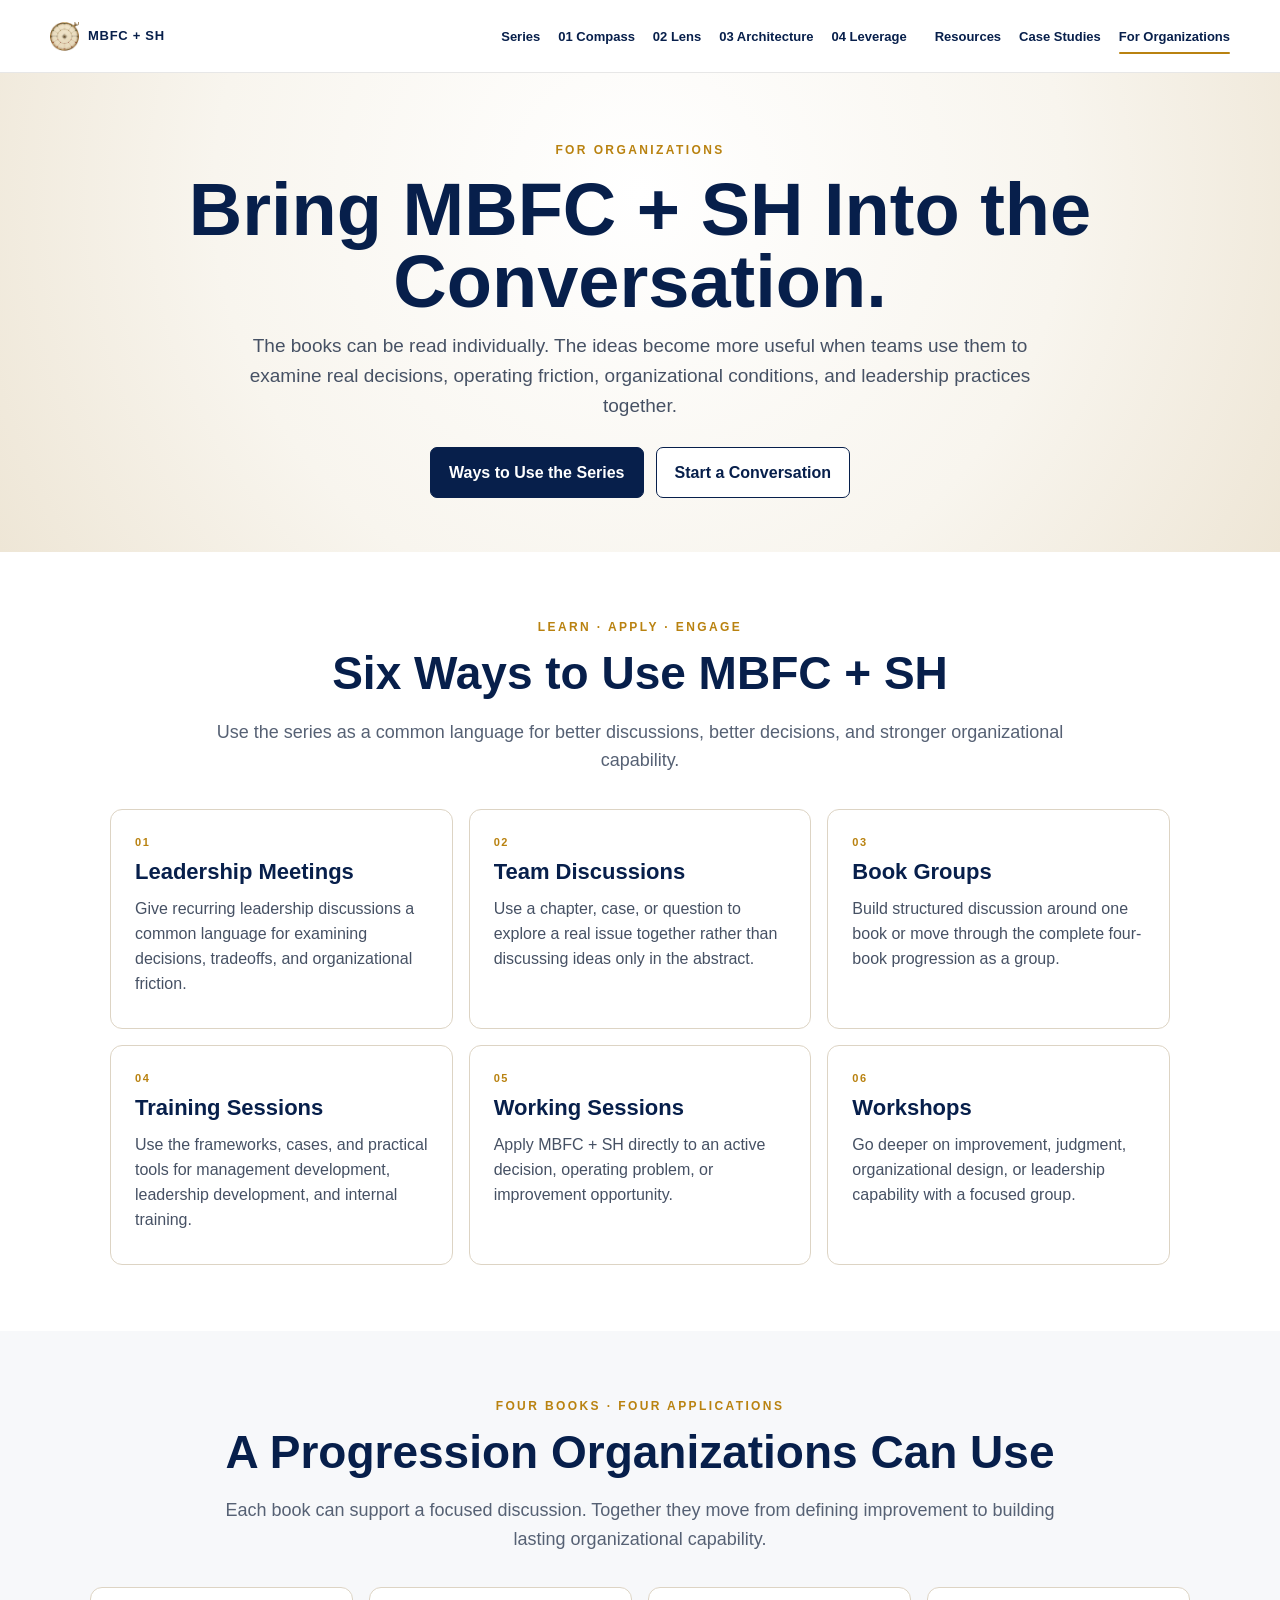
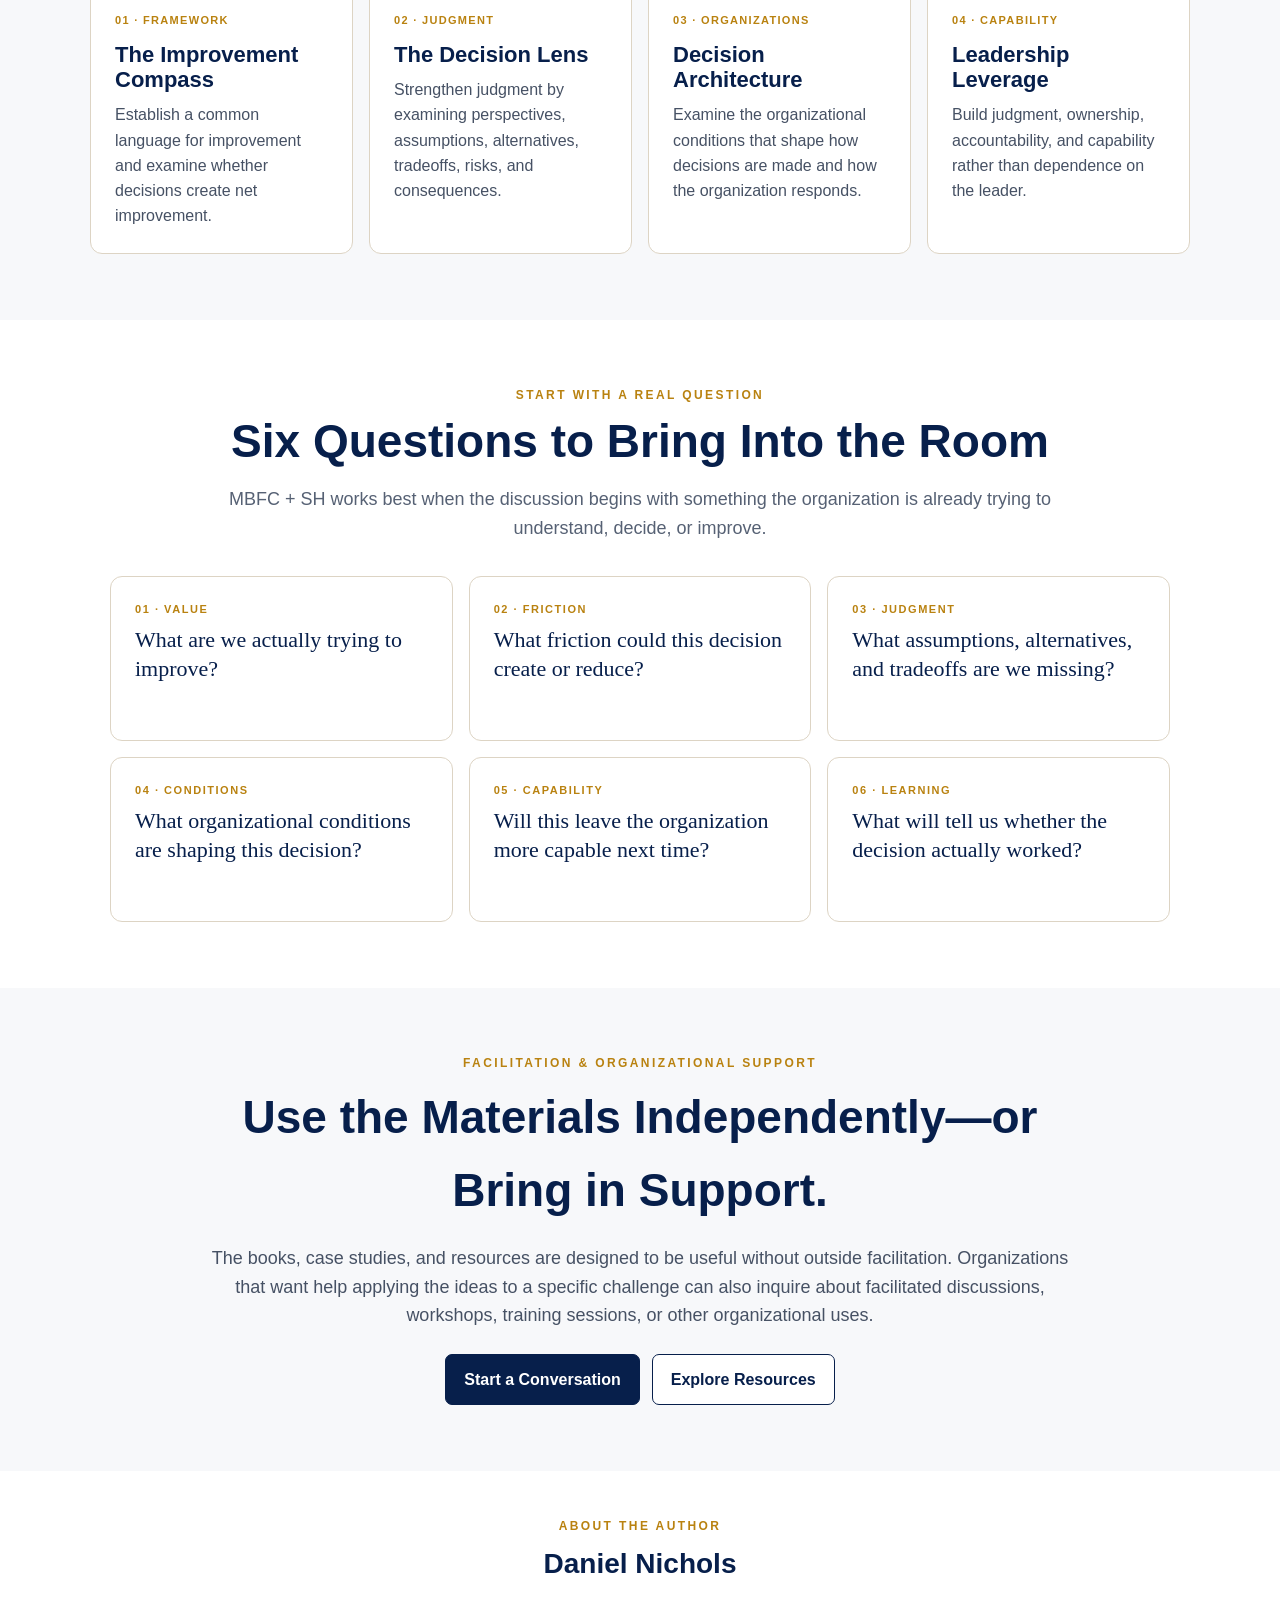
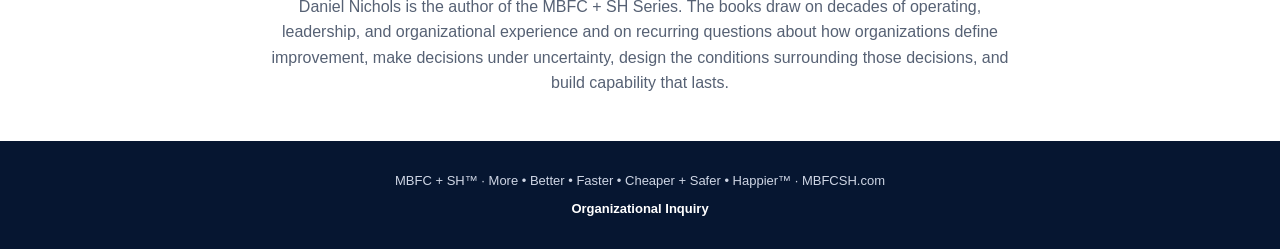
==== commit cbbcc96f: "Add files via upload" ====
--- a/about.html
+++ b/about.html
@@ -1,5 +1,5 @@
 <!DOCTYPE html>
-<html lang="en"><head><meta charset="utf-8"/><meta content="width=device-width,initial-scale=1" name="viewport"/><title>For Organizations | MBFC + SH</title><meta content="Use the MBFC + SH series for leadership meetings, team discussions, book groups, training sessions, working sessions, and workshops." name="description"/><link href="site.css" rel="stylesheet"/><link href="favicon.png" rel="icon" type="image/png"/></head><body><nav class="top"><div class="wrap nav"><a class="brand" href="index.html"><img src="MBFC+SH_B1_Icon_Compass(1).png" alt="" aria-hidden="true"><span>MBFC + SH</span></a><div class="booknav"><a href="index.html">Series</a><a href="book-1.html">01 Compass</a><a href="book-2.html">02 Lens</a><a href="book-3.html">03 Architecture</a><a href="book-4.html">04 Leverage</a></div><div class="utility"><a href="resources.html">Resources</a><a href="case-studies.html">Case Studies</a><a class="active" href="about.html">For Organizations</a></div></div></nav>
+<html lang="en"><head><meta charset="utf-8"/><meta content="width=device-width,initial-scale=1" name="viewport"/><title>For Organizations | MBFC + SH</title><meta content="Use the MBFC + SH series for leadership meetings, team discussions, book groups, training sessions, working sessions, and workshops." name="description"/><link href="site.css" rel="stylesheet"/><link href="favicon.png" rel="icon" type="image/png"/></head><body><nav class="top"><div class="wrap nav"><a class="brand" href="index.html"><img src="favicon.png" alt="" aria-hidden="true"><span>MBFC + SH</span></a><div class="booknav"><a href="index.html">Series</a><a href="book-1.html">01 Compass</a><a href="book-2.html">02 Lens</a><a href="book-3.html">03 Architecture</a><a href="book-4.html">04 Leverage</a></div><div class="utility"><a href="resources.html">Resources</a><a href="case-studies.html">Case Studies</a><a class="active" href="about.html">For Organizations</a></div></div></nav>
 <header class="hero org-hero"><div class="wrap"><div class="eyebrow">For Organizations</div><h1>Bring MBFC + SH Into the Conversation.</h1><p class="lead">The books can be read individually. The ideas become more useful when teams use them to examine real decisions, operating friction, organizational conditions, and leadership practices together.</p><div class="actions"><a class="btn primary" href="#ways">Ways to Use the Series</a><a class="btn secondary" href="mailto:hello@mbfcsh.com?subject=MBFC%20%2B%20SH%20Organizational%20Inquiry">Start a Conversation</a></div></div></header>
 <main>
 <section id="ways"><div class="wrap"><div class="section-title"><div class="eyebrow">Learn · Apply · Engage</div><h2>Six Ways to Use MBFC + SH</h2><p>Use the series as a common language for better discussions, better decisions, and stronger organizational capability.</p></div><div class="sixcards org-sixcards">
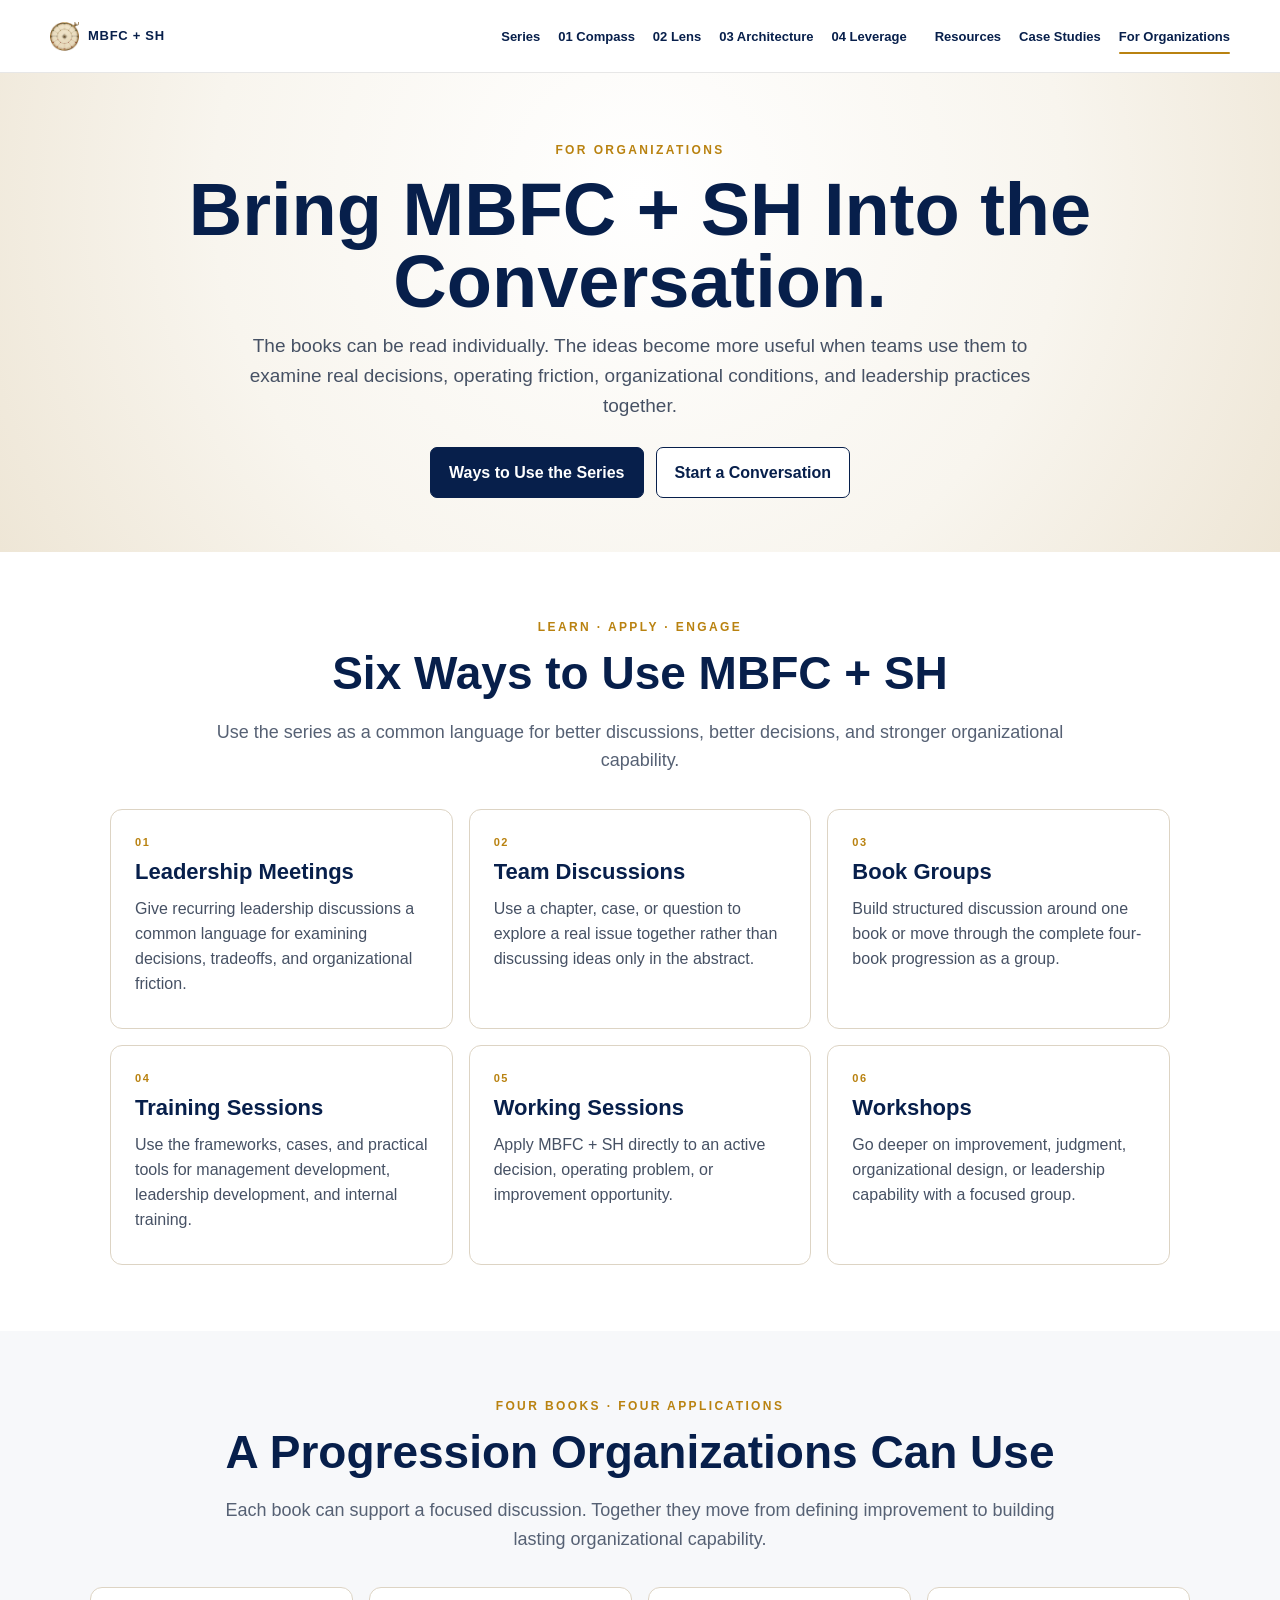
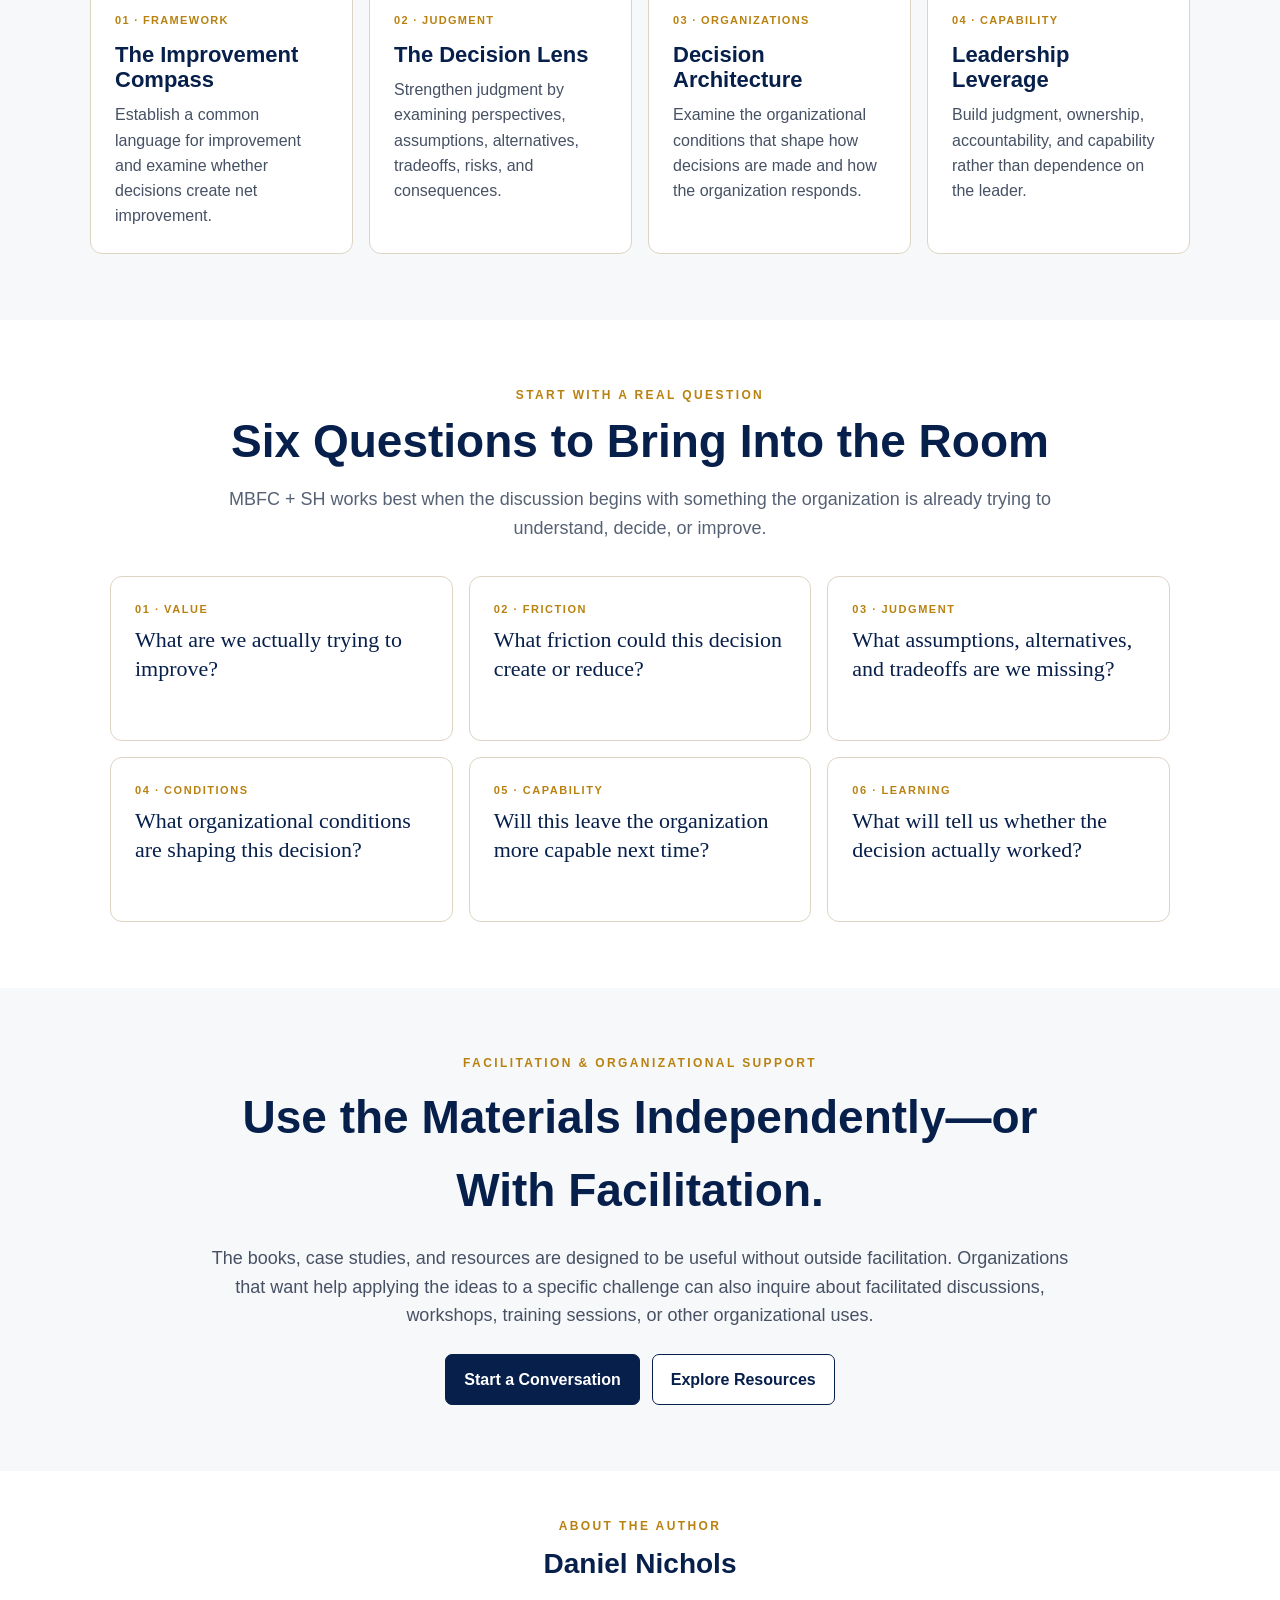
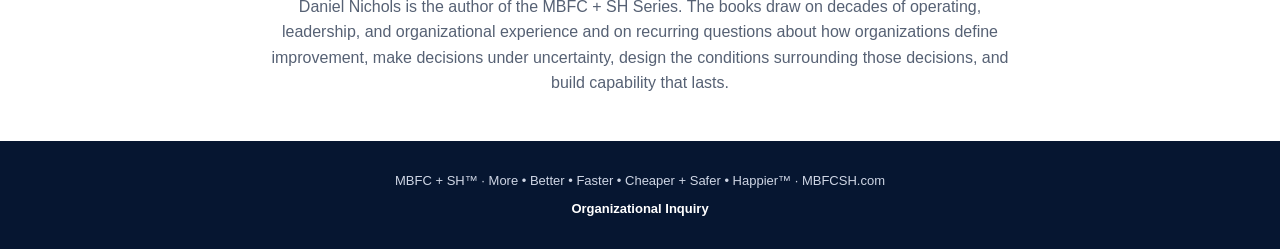
==== commit 3b46a5a7: "Add files via upload" ====
--- a/about.html
+++ b/about.html
@@ -1,29 +1,2 @@
 <!DOCTYPE html>
-<html lang="en"><head><meta charset="utf-8"/><meta content="width=device-width,initial-scale=1" name="viewport"/><title>For Organizations | MBFC + SH</title><meta content="Use the MBFC + SH series for leadership meetings, team discussions, book groups, training sessions, working sessions, and workshops." name="description"/><link href="site.css" rel="stylesheet"/><link href="favicon.png" rel="icon" type="image/png"/></head><body><nav class="top"><div class="wrap nav"><a class="brand" href="index.html"><img src="favicon.png" alt="" aria-hidden="true"><span>MBFC + SH</span></a><div class="booknav"><a href="index.html">Series</a><a href="book-1.html">01 Compass</a><a href="book-2.html">02 Lens</a><a href="book-3.html">03 Architecture</a><a href="book-4.html">04 Leverage</a></div><div class="utility"><a href="resources.html">Resources</a><a href="case-studies.html">Case Studies</a><a class="active" href="about.html">For Organizations</a></div></div></nav>
-<header class="hero org-hero"><div class="wrap"><div class="eyebrow">For Organizations</div><h1>Bring MBFC + SH Into the Conversation.</h1><p class="lead">The books can be read individually. The ideas become more useful when teams use them to examine real decisions, operating friction, organizational conditions, and leadership practices together.</p><div class="actions"><a class="btn primary" href="#ways">Ways to Use the Series</a><a class="btn secondary" href="mailto:hello@mbfcsh.com?subject=MBFC%20%2B%20SH%20Organizational%20Inquiry">Start a Conversation</a></div></div></header>
-<main>
-<section id="ways"><div class="wrap"><div class="section-title"><div class="eyebrow">Learn · Apply · Engage</div><h2>Six Ways to Use MBFC + SH</h2><p>Use the series as a common language for better discussions, better decisions, and stronger organizational capability.</p></div><div class="sixcards org-sixcards">
-<div class="sixcard"><div class="org-num">01</div><strong>Leadership Meetings</strong><p>Give recurring leadership discussions a common language for examining decisions, tradeoffs, and organizational friction.</p></div>
-<div class="sixcard"><div class="org-num">02</div><strong>Team Discussions</strong><p>Use a chapter, case, or question to explore a real issue together rather than discussing ideas only in the abstract.</p></div>
-<div class="sixcard"><div class="org-num">03</div><strong>Book Groups</strong><p>Build structured discussion around one book or move through the complete four-book progression as a group.</p></div>
-<div class="sixcard"><div class="org-num">04</div><strong>Training Sessions</strong><p>Use the frameworks, cases, and practical tools for management development, leadership development, and internal training.</p></div>
-<div class="sixcard"><div class="org-num">05</div><strong>Working Sessions</strong><p>Apply MBFC + SH directly to an active decision, operating problem, or improvement opportunity.</p></div>
-<div class="sixcard"><div class="org-num">06</div><strong>Workshops</strong><p>Go deeper on improvement, judgment, organizational design, or leadership capability with a focused group.</p></div>
-</div></div></section>
-<section class="soft"><div class="wrap"><div class="section-title"><div class="eyebrow">Four Books · Four Applications</div><h2>A Progression Organizations Can Use</h2><p>Each book can support a focused discussion. Together they move from defining improvement to building lasting organizational capability.</p></div><div class="org-four">
-<a href="book-1.html"><span>01 · Framework</span><strong>The Improvement Compass</strong><p>Establish a common language for improvement and examine whether decisions create net improvement.</p></a>
-<a href="book-2.html"><span>02 · Judgment</span><strong>The Decision Lens</strong><p>Strengthen judgment by examining perspectives, assumptions, alternatives, tradeoffs, risks, and consequences.</p></a>
-<a href="book-3.html"><span>03 · Organizations</span><strong>Decision Architecture</strong><p>Examine the organizational conditions that shape how decisions are made and how the organization responds.</p></a>
-<a href="book-4.html"><span>04 · Capability</span><strong>Leadership Leverage</strong><p>Build judgment, ownership, accountability, and capability rather than dependence on the leader.</p></a>
-</div></div></section>
-<section><div class="wrap"><div class="section-title"><div class="eyebrow">Start With a Real Question</div><h2>Six Questions to Bring Into the Room</h2><p>MBFC + SH works best when the discussion begins with something the organization is already trying to understand, decide, or improve.</p></div><div class="sixcards org-sixcards org-questions">
-<div class="sixcard"><div class="org-num">01 · Value</div><strong>What are we actually trying to improve?</strong></div>
-<div class="sixcard"><div class="org-num">02 · Friction</div><strong>What friction could this decision create or reduce?</strong></div>
-<div class="sixcard"><div class="org-num">03 · Judgment</div><strong>What assumptions, alternatives, and tradeoffs are we missing?</strong></div>
-<div class="sixcard"><div class="org-num">04 · Conditions</div><strong>What organizational conditions are shaping this decision?</strong></div>
-<div class="sixcard"><div class="org-num">05 · Capability</div><strong>Will this leave the organization more capable next time?</strong></div>
-<div class="sixcard"><div class="org-num">06 · Learning</div><strong>What will tell us whether the decision actually worked?</strong></div>
-</div></div></section>
-<section class="soft"><div class="wrap org-support"><div><div class="eyebrow">Facilitation &amp; Organizational Support</div><h2>Use the Materials Independently—or Bring in Support.</h2><p>The books, case studies, and resources are designed to be useful without outside facilitation. Organizations that want help applying the ideas to a specific challenge can also inquire about facilitated discussions, workshops, training sessions, or other organizational uses.</p><div class="actions org-actions"><a class="btn primary" href="mailto:hello@mbfcsh.com?subject=MBFC%20%2B%20SH%20Organizational%20Inquiry">Start a Conversation</a><a class="btn secondary" href="resources.html">Explore Resources</a></div></div></div></section>
-<section class="org-author"><div class="wrap"><div class="org-author-copy"><div class="eyebrow">About the Author</div><h2>Daniel Nichols</h2><p>Daniel Nichols is the author of the MBFC + SH Series. The books draw on decades of operating, leadership, and organizational experience and on recurring questions about how organizations define improvement, make decisions under uncertainty, design the conditions surrounding those decisions, and build capability that lasts.</p></div></div></section>
-</main><footer><div class="wrap"><div>MBFC + SH™ · More • Better • Faster • Cheaper + Safer • Happier™ · MBFCSH.com</div><div class="footer-connect"><a href="mailto:hello@mbfcsh.com?subject=MBFC%20%2B%20SH%20Organizational%20Inquiry">Organizational Inquiry</a></div></div></footer></body></html>+<html lang="en"><head><meta charset="utf-8"/><meta content="width=device-width,initial-scale=1" name="viewport"/><title>For Organizations | MBFC + SH</title><meta http-equiv="refresh" content="0; url=organizations.html"/><link rel="canonical" href="https://mbfcsh.com/organizations.html"/><link href="favicon.png" rel="icon" type="image/png"/></head><body><p>This page has moved to <a href="organizations.html">For Organizations</a>.</p></body></html>
